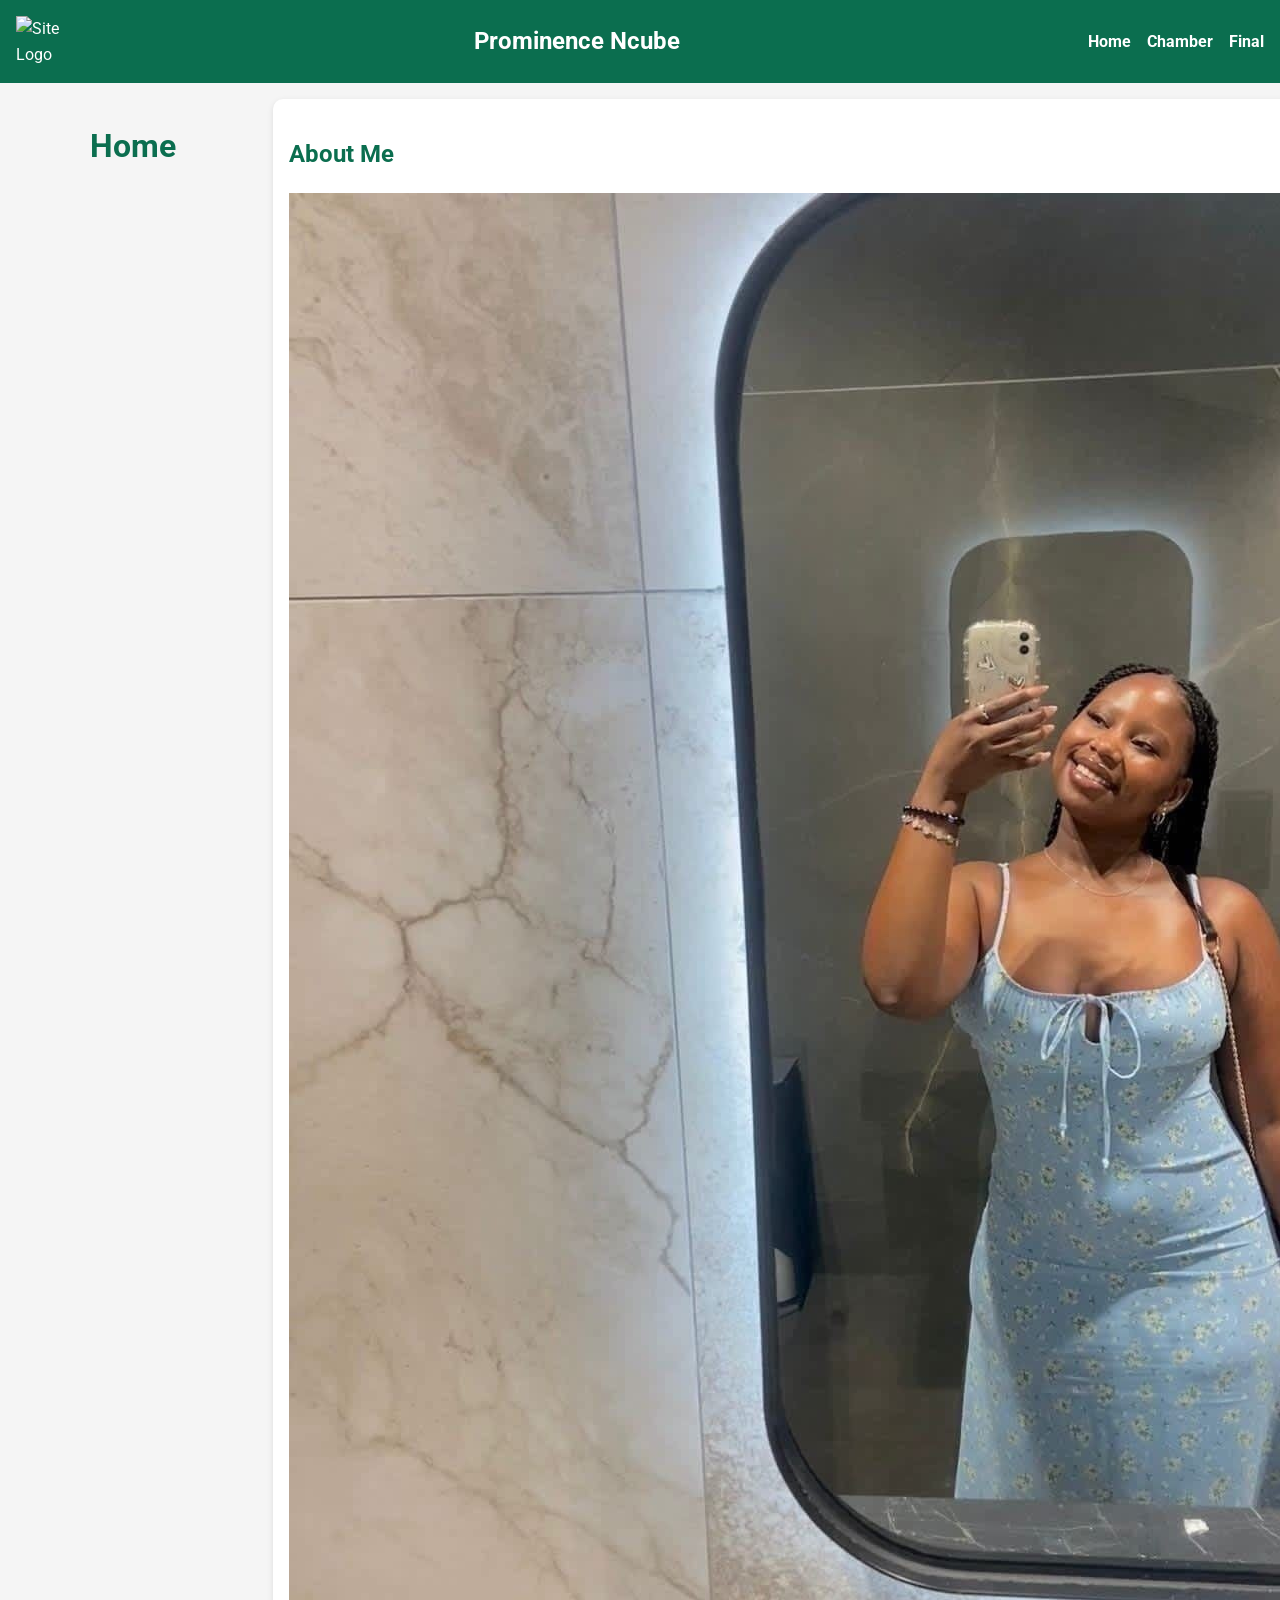
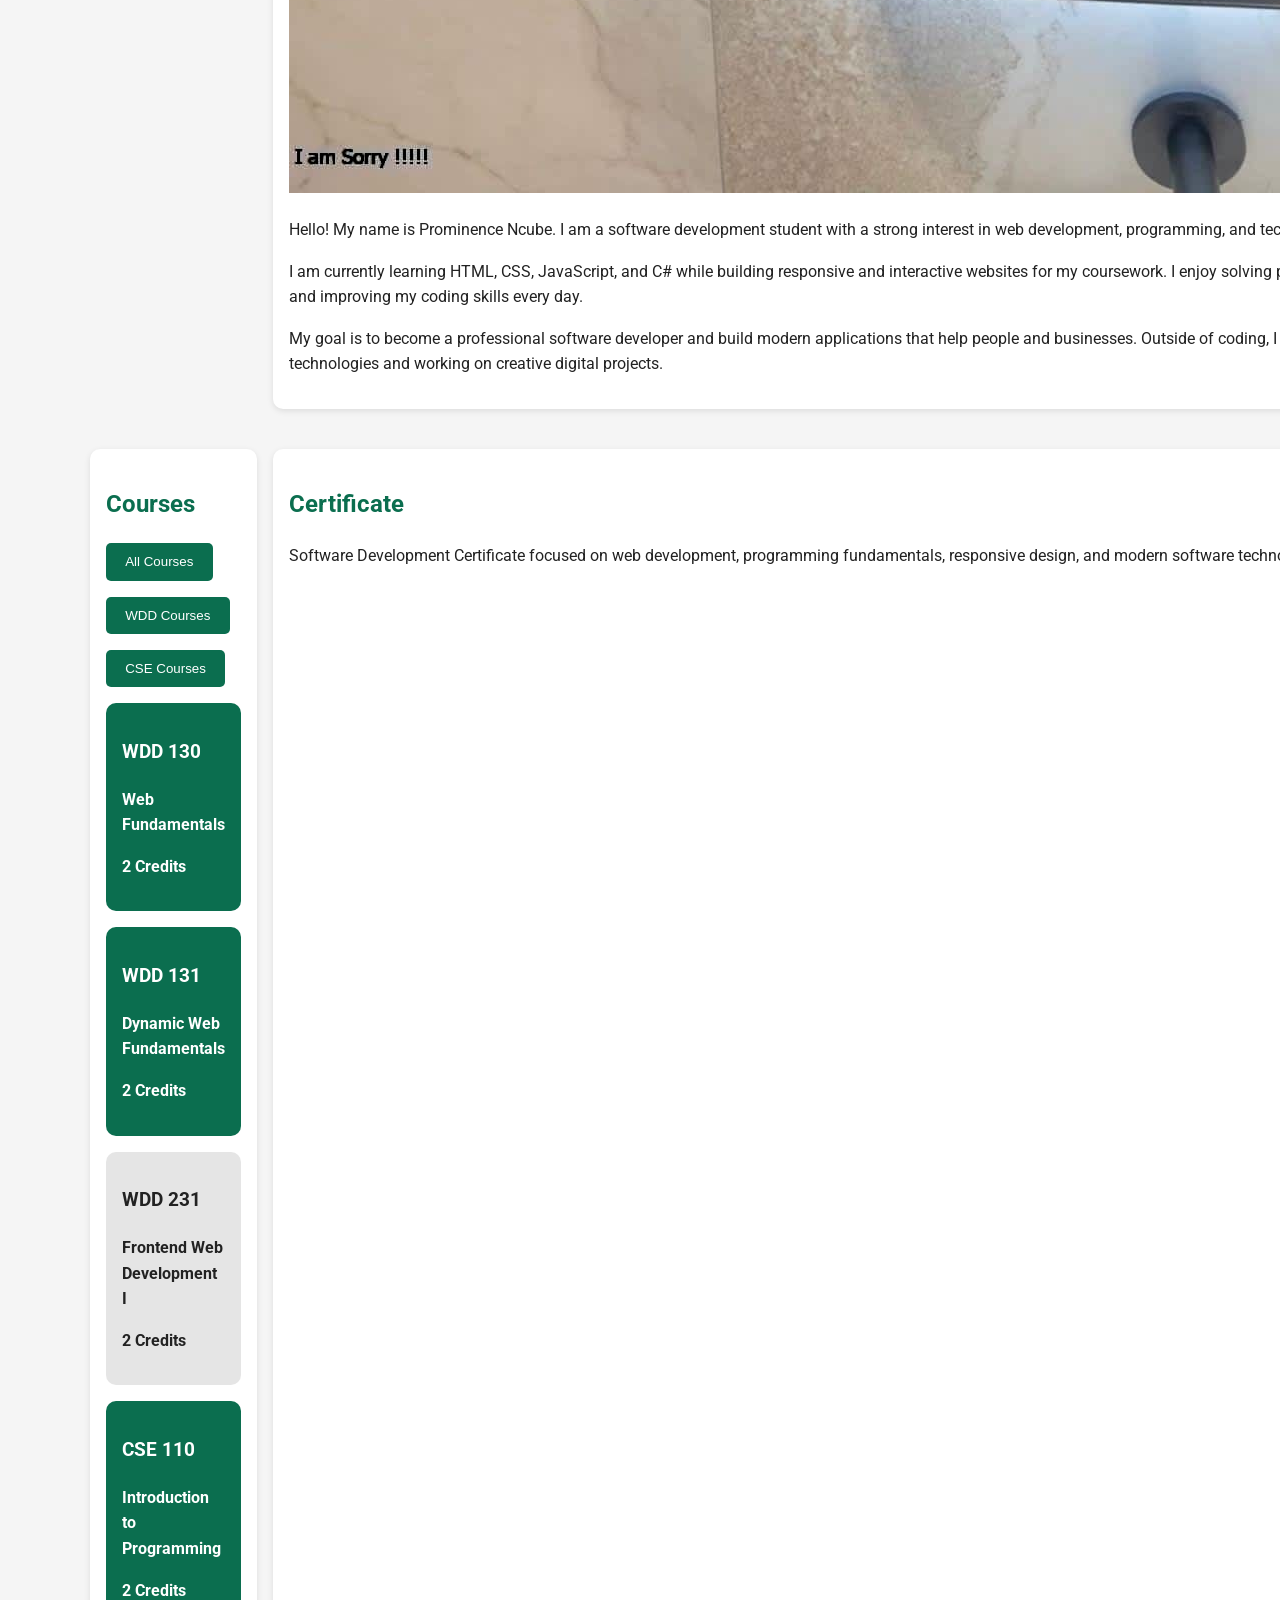
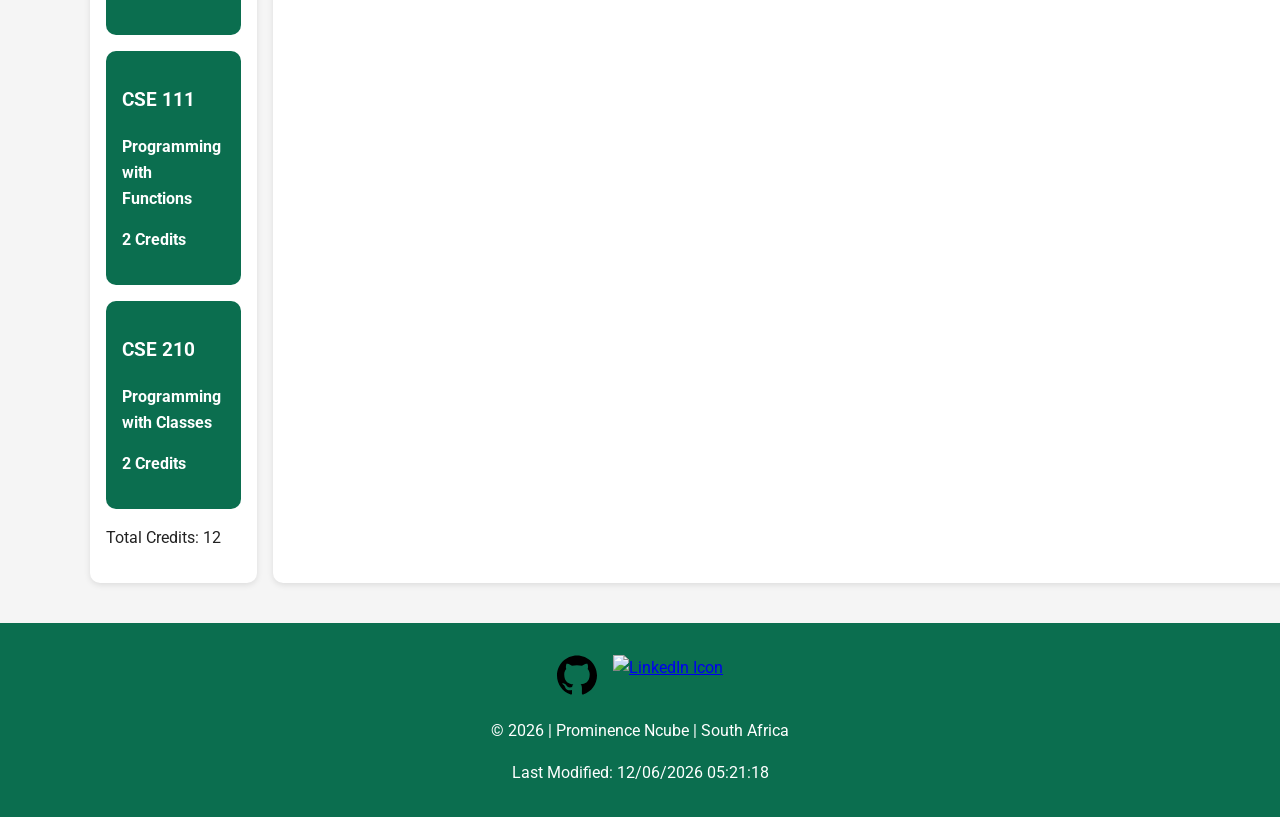
==== index.html @ f172049d "ass1" ====
<!DOCTYPE html>
<html lang="en">
<head>
    <meta charset="UTF-8">
    <meta name="viewport" content="width=device-width, initial-scale=1.0">

    <title>WDD231 Home</title>

    <meta name="description" content="WDD231 course home page for Prominence Ncube">
    <meta name="author" content="Prominence Ncube">

    <!-- Google Fonts -->
    <link rel="preconnect" href="https://fonts.googleapis.com">
    <link rel="preconnect" href="https://fonts.gstatic.com" crossorigin>

    <link href="https://fonts.googleapis.com/css2?family=Roboto:wght@400;700&display=swap" rel="stylesheet">

    <!-- CSS -->
    <link rel="stylesheet" href="styles/normalise.css">
    <link rel="stylesheet" href="styles/small.css">
    <link rel="stylesheet" href="styles/larger.css">

    <!-- JavaScript -->
    <script src="scripts/navigation.js" defer></script>
    <script src="scripts/date.js" defer></script>
    <script src="scripts/course.js" defer></script>
</head>

<body>

<header>

    <img src="images/logo.svg" alt="Site Logo" width="50">

    <span>Prominence Ncube</span>

    <button id="menu" aria-label="Menu Button">&#9776;</button>

    <nav>
        <ul class="navigation">
            <li><a href="#" class="active">Home</a></li>
            <li><a href="chamber/">Chamber</a></li>
            <li><a href="final/">Final</a></li>
        </ul>
    </nav>

</header>

<main>

    <h1>Home</h1>

    <!-- ABOUT ME -->
    <section>

        <h2>About Me</h2>

        <img 
            src="images/profile.jpg" 
            alt="Prominence Ncube" 
            class="profile-image"
        >

        <p>
            Hello! My name is Prominence Ncube. I am a software development
            student with a strong interest in web development, programming,
            and technology.
        </p>

        <p>
            I am currently learning HTML, CSS, JavaScript, and C# while
            building responsive and interactive websites for my coursework.
            I enjoy solving problems, creating projects, and improving my
            coding skills every day.
        </p>

        <p>
            My goal is to become a professional software developer and build
            modern applications that help people and businesses. Outside of
            coding, I enjoy learning new technologies and working on creative
            digital projects.
        </p>

    </section>

    <!-- COURSES -->
    <section>

        <h2>Courses</h2>

        <div class="buttons">
            <button id="all">All Courses</button>
            <button id="wdd">WDD Courses</button>
            <button id="cse">CSE Courses</button>
        </div>

        <div id="courses"></div>

        <p>
            Total Credits:
            <span id="credits"></span>
        </p>

    </section>

    <!-- CERTIFICATE -->
    <section>

        <h2>Certificate</h2>

        <p>
            Software Development Certificate focused on web development,
            programming fundamentals, responsive design, and modern
            software technologies.
        </p>

    </section>

</main>

<footer>

    <!-- SOCIAL MEDIA -->
    <div class="social">

        <a href="https://github.com/" target="_blank">
            <img src="images/github.svg" alt="GitHub Icon">
        </a>

        <a href="https://linkedin.com/" target="_blank">
            <img src="images/linkedin.svg" alt="LinkedIn Icon">
        </a>

    </div>

    <!-- COPYRIGHT -->
    <p>
        &copy;
        <span id="currentyear"></span>
        | Prominence Ncube | South Africa
    </p>

    <!-- LAST MODIFIED -->
    <p id="lastModified"></p>

</footer>

</body>
</html>
---- styles/small.css ----
body {
    font-family: 'Roboto', sans-serif;
    margin: 0;
    background-color: #f5f5f5;
    color: #222;
    line-height: 1.6;
}

/* HEADER */
header {
    background-color: #0b6e4f;
    color: white;
    padding: 1rem;

    display: flex;
    align-items: center;
    justify-content: space-between;
    flex-wrap: wrap;
}

header span {
    font-size: 1.5rem;
    font-weight: bold;
}

/* MAIN */
main {
    padding: 1rem;
    max-width: 1100px;
    margin: 0 auto;
}

h1,
h2 {
    color: #0b6e4f;
}

/* SECTIONS */
section {
    background-color: white;
    padding: 1rem;
    margin-bottom: 1.5rem;
    border-radius: 10px;
    box-shadow: 0 2px 6px rgba(0,0,0,0.1);
}

/* NAVIGATION */
.navigation {
    display: none;
    list-style: none;
    padding: 0;
    margin: 0;
}

.navigation.open {
    display: block;
}

.navigation li {
    margin: 0.5rem 0;
}

.navigation a {
    color: white;
    text-decoration: none;
    font-weight: bold;
}

.navigation a:hover {
    text-decoration: underline;
}

/* HAMBURGER BUTTON */
#menu {
    font-size: 2rem;
    background: none;
    border: none;
    color: white;
    cursor: pointer;
}

/* COURSE BUTTONS */
.buttons {
    display: flex;
    gap: 1rem;
    flex-wrap: wrap;
    margin-bottom: 1rem;
}

.buttons button {
    padding: 0.7rem 1.2rem;
    border: none;
    background-color: #0b6e4f;
    color: white;
    border-radius: 5px;
    cursor: pointer;
    transition: background-color 0.3s ease;
}

.buttons button:hover {
    background-color: #09543d;
}

/* COURSE CARDS */
#courses {
    display: grid;
    gap: 1rem;
    margin-top: 1rem;
}

.course-card {
    padding: 1rem;
    border-radius: 10px;
    background-color: #e5e5e5;
    font-weight: bold;
}

.completed {
    background-color: #0b6e4f;
    color: white;
}

/* SOCIAL ICONS */
.social {
    display: flex;
    justify-content: center;
    gap: 1rem;
    margin: 1rem 0;
}

.social img {
    width: 40px;
    height: 40px;
    transition: transform 0.3s ease;
}

.social img:hover {
    transform: scale(1.1);
}

/* FOOTER */
footer {
    background-color: #0b6e4f;
    color: white;
    text-align: center;
    padding: 1rem;
}
---- styles/larger.css ----
@media screen and (min-width: 768px) {

    #menu {
        display: none;
    }

    .navigation {
        display: flex;
        gap: 1rem;
    }

    main {
        display: grid;
        grid-template-columns: 1fr 1fr;
        gap: 1rem;
    }
}
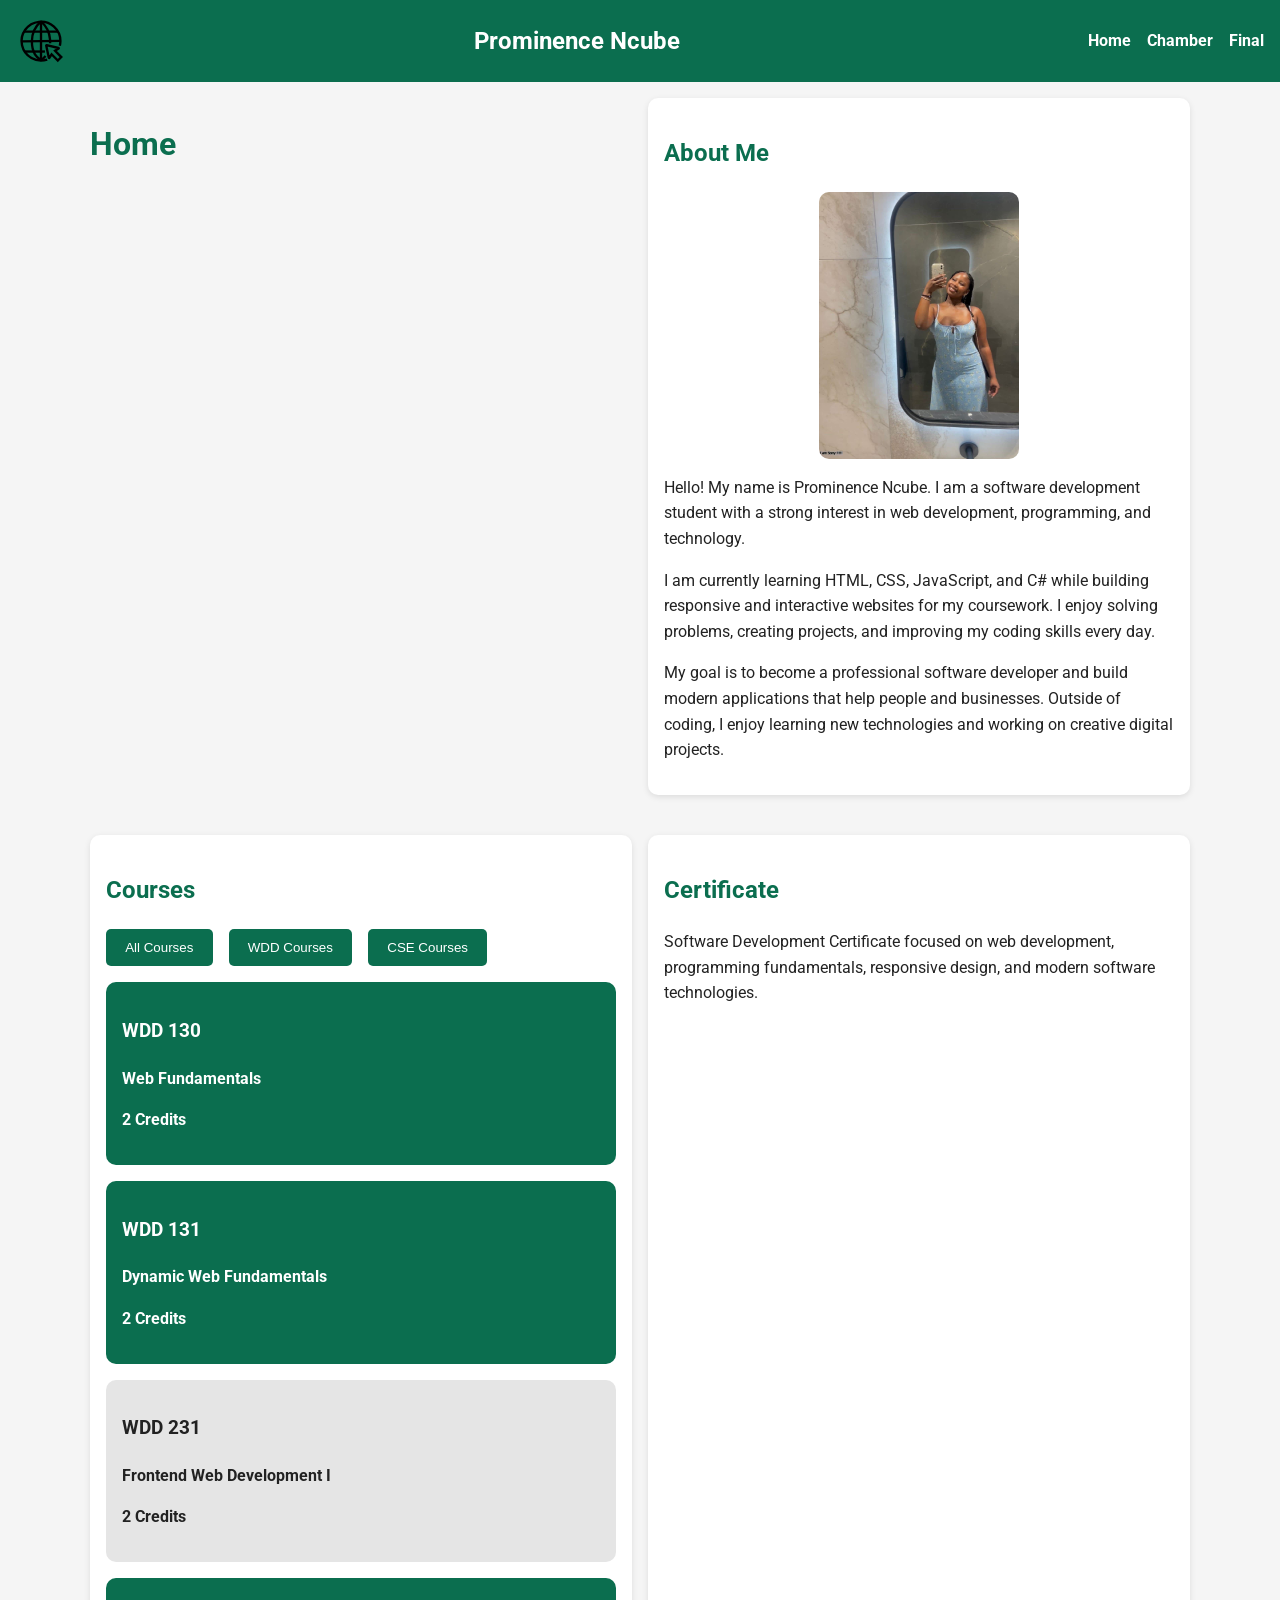
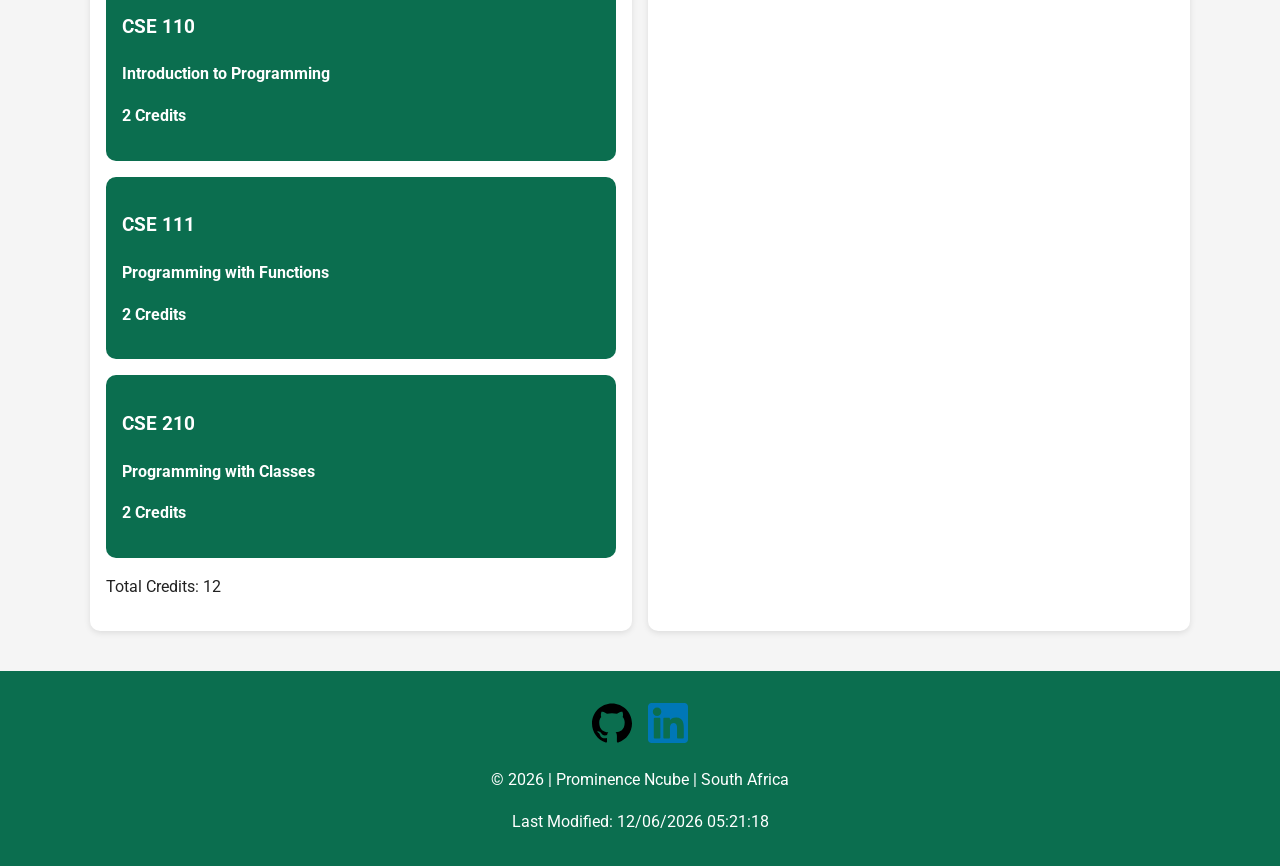
==== commit 8acb6035: "profile" ====
--- a/index.html
+++ b/index.html
@@ -30,7 +30,7 @@
 
 <header>
 
-    <img src="images/logo.svg" alt="Site Logo" width="50">
+    <img src="images/website-click.svg" alt="Site Logo" width="50">
 
     <span>Prominence Ncube</span>
 
@@ -128,7 +128,7 @@
         </a>
 
         <a href="https://linkedin.com/" target="_blank">
-            <img src="images/linkedin.svg" alt="LinkedIn Icon">
+            <img src="images/linkedin-svgrepo-com.svg" alt="LinkedIn Icon">
         </a>
 
     </div>
--- a/styles/small.css
+++ b/styles/small.css
@@ -42,6 +42,17 @@
     margin-bottom: 1.5rem;
     border-radius: 10px;
     box-shadow: 0 2px 6px rgba(0,0,0,0.1);
+}
+/* ABOUT ME */
+.profile-image {
+    width: 200px;
+    max-width: 100%;
+    height: auto;
+
+    display: block;
+    margin: 1rem auto;
+
+    border-radius: 10px;
 }
 
 /* NAVIGATION */
@@ -137,7 +148,11 @@
 .social img:hover {
     transform: scale(1.1);
 }
-
+/* LOGO */
+.logo {
+    width: 60px;
+    height: auto;
+}
 /* FOOTER */
 footer {
     background-color: #0b6e4f;
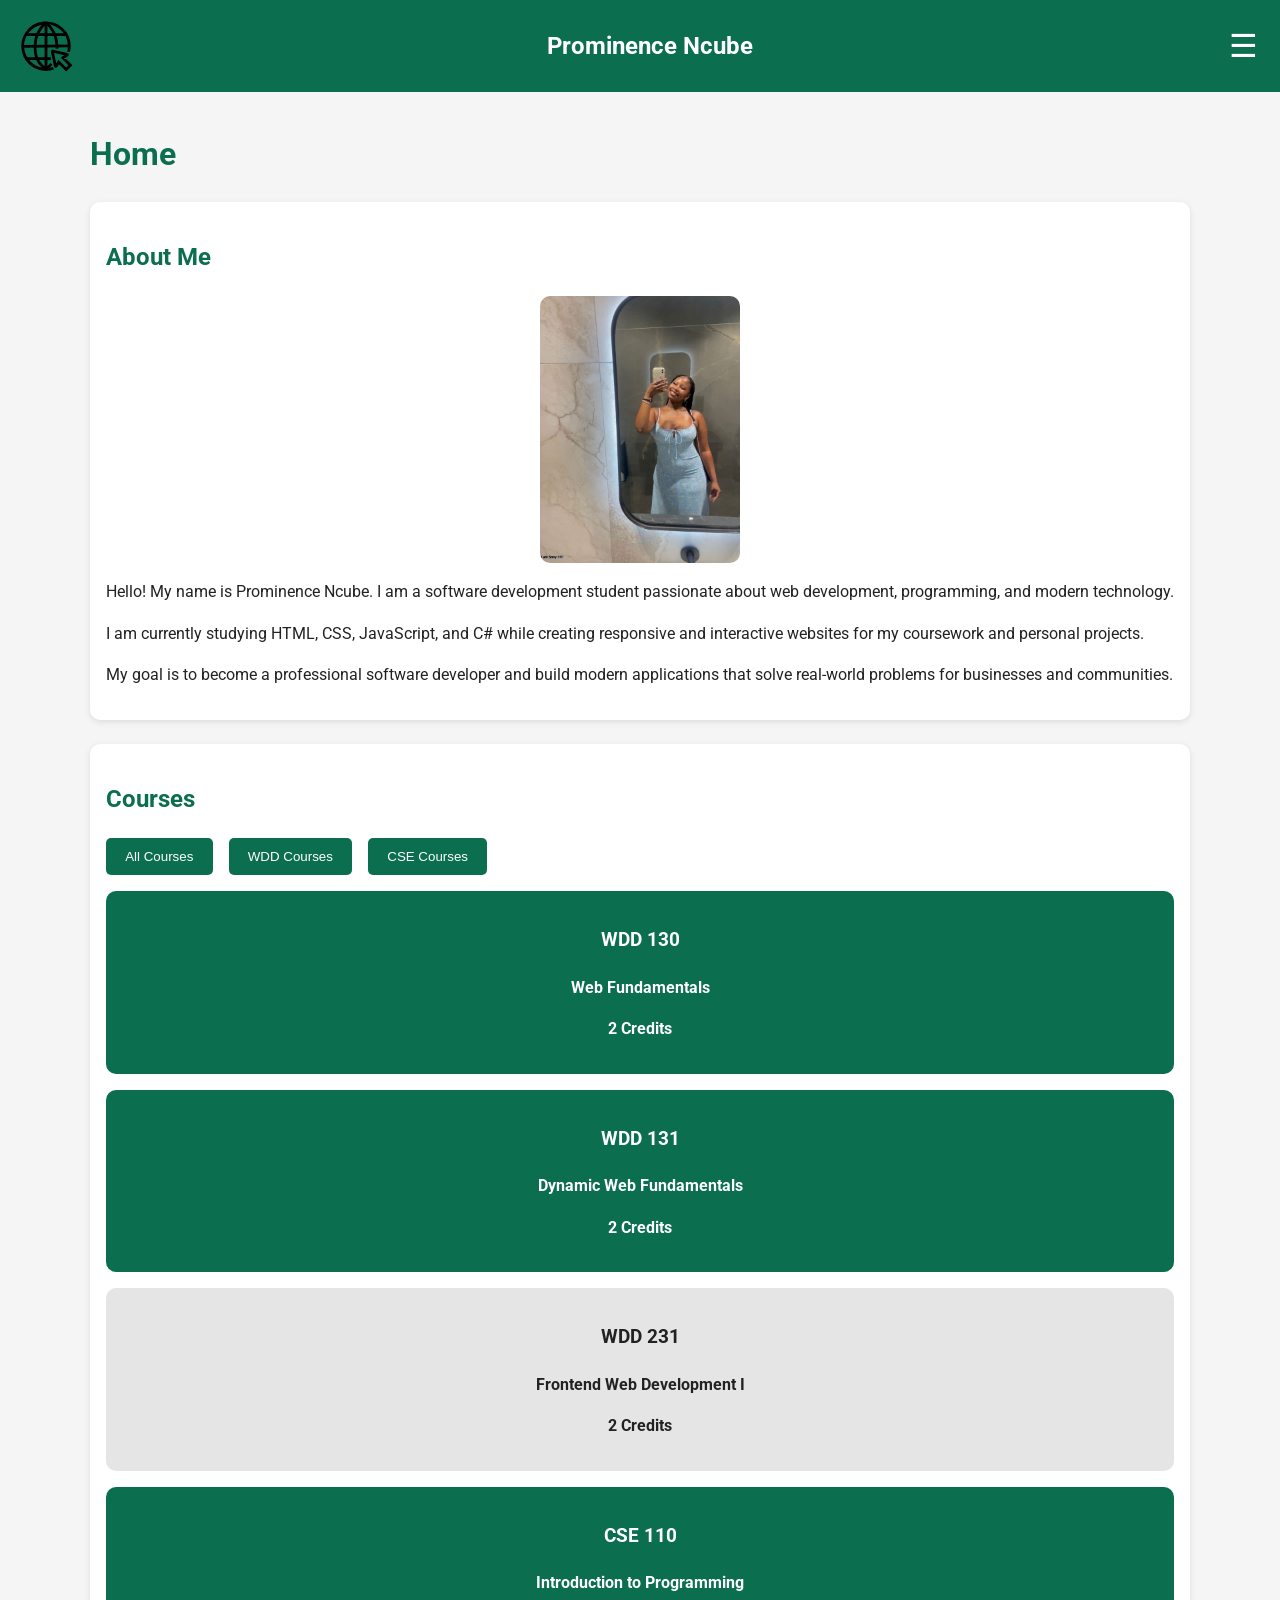
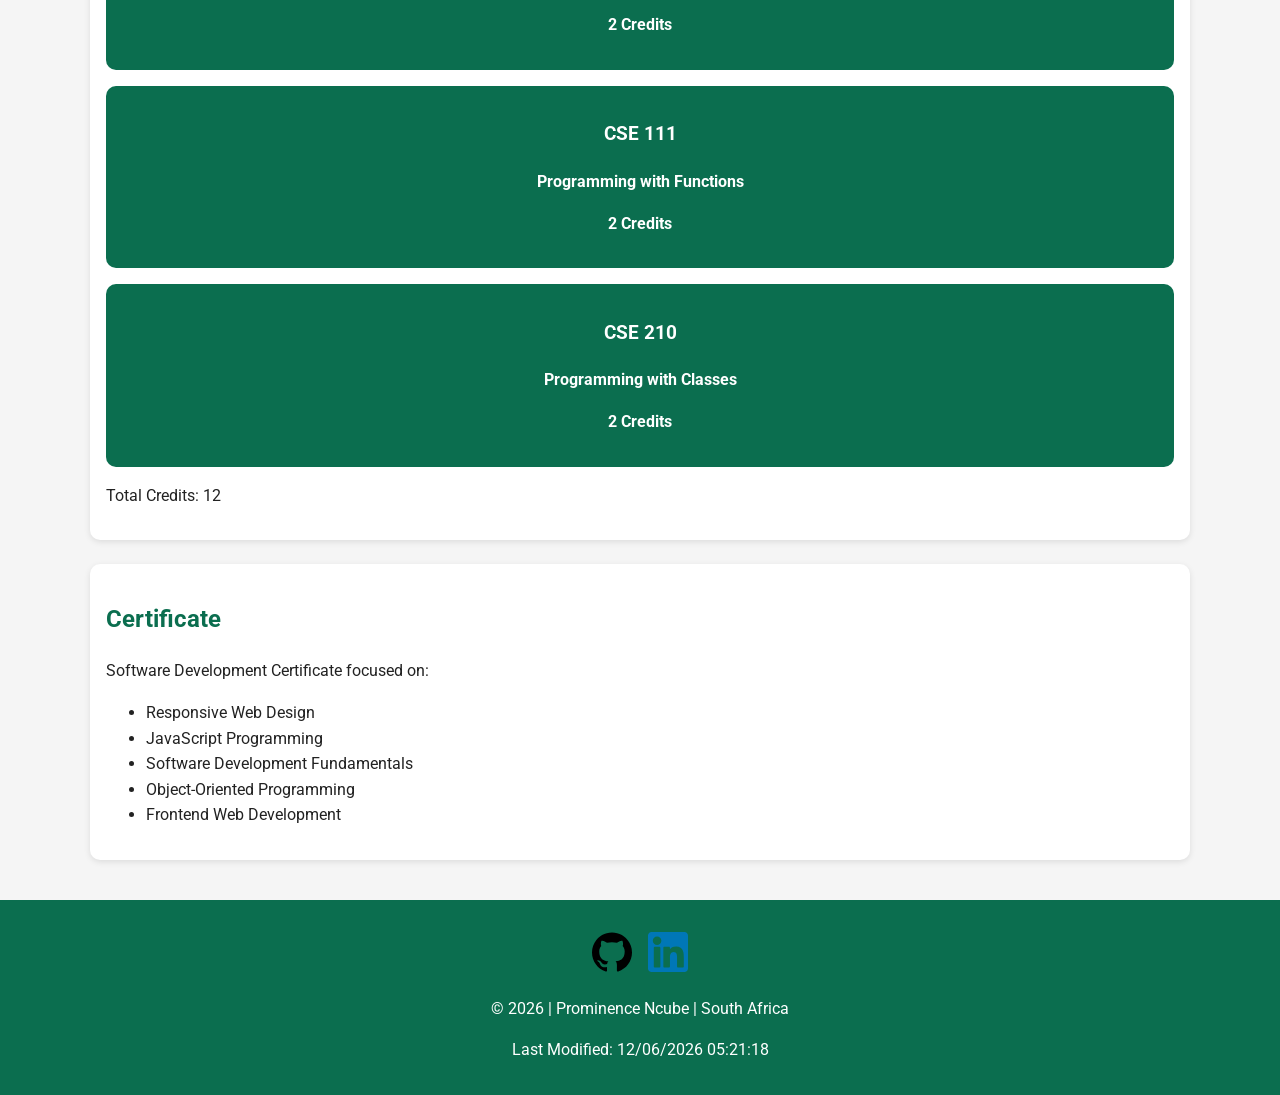
==== commit 733e71bd: "homepage" ====
--- a/index.html
+++ b/index.html
@@ -2,27 +2,34 @@
 <html lang="en">
 <head>
     <meta charset="UTF-8">
+
     <meta name="viewport" content="width=device-width, initial-scale=1.0">
 
-    <title>WDD231 Home</title>
-
-    <meta name="description" content="WDD231 course home page for Prominence Ncube">
+    <title>WDD231 Home | Prominence Ncube</title>
+
+    <meta name="description" content="WDD231 course home page for Prominence Ncube showcasing web development projects, certificates, and coursework.">
+
     <meta name="author" content="Prominence Ncube">
 
     <!-- Google Fonts -->
     <link rel="preconnect" href="https://fonts.googleapis.com">
+
     <link rel="preconnect" href="https://fonts.gstatic.com" crossorigin>
 
     <link href="https://fonts.googleapis.com/css2?family=Roboto:wght@400;700&display=swap" rel="stylesheet">
 
     <!-- CSS -->
-    <link rel="stylesheet" href="styles/normalise.css">
+    <link rel="stylesheet" href="styles/normalize.css">
+
     <link rel="stylesheet" href="styles/small.css">
+
     <link rel="stylesheet" href="styles/larger.css">
 
     <!-- JavaScript -->
     <script src="scripts/navigation.js" defer></script>
+
     <script src="scripts/date.js" defer></script>
+
     <script src="scripts/course.js" defer></script>
 </head>
 
@@ -30,17 +37,43 @@
 
 <header>
 
-    <img src="images/website-click.svg" alt="Site Logo" width="50">
-
+    <!-- LOGO -->
+    <img
+        src="images/website-click.svg"
+        alt="Site Logo"
+        class="logo"
+    >
+
+    <!-- NAME -->
     <span>Prominence Ncube</span>
 
-    <button id="menu" aria-label="Menu Button">&#9776;</button>
-
+    <!-- MENU BUTTON -->
+    <button id="menu" aria-label="Menu Button">
+        &#9776;
+    </button>
+
+    <!-- NAVIGATION -->
     <nav>
         <ul class="navigation">
-            <li><a href="#" class="active">Home</a></li>
-            <li><a href="chamber/">Chamber</a></li>
-            <li><a href="final/">Final</a></li>
+
+            <li>
+                <a href="index.html" class="active">
+                    Home
+                </a>
+            </li>
+
+            <li>
+                <a href="chamber/index.html">
+                    Chamber
+                </a>
+            </li>
+
+            <li>
+                <a href="final/index.html">
+                    Final
+                </a>
+            </li>
+
         </ul>
     </nav>
 
@@ -55,30 +88,28 @@
 
         <h2>About Me</h2>
 
-        <img 
-            src="images/profile.jpg" 
-            alt="Prominence Ncube" 
+        <img
+            src="images/profile.jpg"
+            alt="Prominence Ncube"
             class="profile-image"
         >
 
         <p>
             Hello! My name is Prominence Ncube. I am a software development
-            student with a strong interest in web development, programming,
-            and technology.
-        </p>
-
-        <p>
-            I am currently learning HTML, CSS, JavaScript, and C# while
-            building responsive and interactive websites for my coursework.
-            I enjoy solving problems, creating projects, and improving my
-            coding skills every day.
-        </p>
-
-        <p>
-            My goal is to become a professional software developer and build
-            modern applications that help people and businesses. Outside of
-            coding, I enjoy learning new technologies and working on creative
-            digital projects.
+            student passionate about web development, programming,
+            and modern technology.
+        </p>
+
+        <p>
+            I am currently studying HTML, CSS, JavaScript, and C#
+            while creating responsive and interactive websites for
+            my coursework and personal projects.
+        </p>
+
+        <p>
+            My goal is to become a professional software developer
+            and build modern applications that solve real-world
+            problems for businesses and communities.
         </p>
 
     </section>
@@ -88,14 +119,27 @@
 
         <h2>Courses</h2>
 
+        <!-- FILTER BUTTONS -->
         <div class="buttons">
-            <button id="all">All Courses</button>
-            <button id="wdd">WDD Courses</button>
-            <button id="cse">CSE Courses</button>
+
+            <button id="all">
+                All Courses
+            </button>
+
+            <button id="wdd">
+                WDD Courses
+            </button>
+
+            <button id="cse">
+                CSE Courses
+            </button>
+
         </div>
 
+        <!-- COURSE CARDS -->
         <div id="courses"></div>
 
+        <!-- TOTAL CREDITS -->
         <p>
             Total Credits:
             <span id="credits"></span>
@@ -109,10 +153,20 @@
         <h2>Certificate</h2>
 
         <p>
-            Software Development Certificate focused on web development,
-            programming fundamentals, responsive design, and modern
-            software technologies.
-        </p>
+            Software Development Certificate focused on:
+        </p>
+
+        <ul>
+            <li>Responsive Web Design</li>
+
+            <li>JavaScript Programming</li>
+
+            <li>Software Development Fundamentals</li>
+
+            <li>Object-Oriented Programming</li>
+
+            <li>Frontend Web Development</li>
+        </ul>
 
     </section>
 
@@ -120,15 +174,25 @@
 
 <footer>
 
-    <!-- SOCIAL MEDIA -->
+    <!-- SOCIAL LINKS -->
     <div class="social">
 
         <a href="https://github.com/" target="_blank">
-            <img src="images/github.svg" alt="GitHub Icon">
+
+            <img
+                src="images/github.svg"
+                alt="GitHub Icon"
+            >
+
         </a>
 
         <a href="https://linkedin.com/" target="_blank">
-            <img src="images/linkedin-svgrepo-com.svg" alt="LinkedIn Icon">
+
+            <img
+                src="images/linkedin-svgrepo-com.svg"
+                alt="LinkedIn Icon"
+            >
+
         </a>
 
     </div>
@@ -137,7 +201,10 @@
     <p>
         &copy;
         <span id="currentyear"></span>
-        | Prominence Ncube | South Africa
+
+        | Prominence Ncube
+
+        | South Africa
     </p>
 
     <!-- LAST MODIFIED -->
--- a/styles/larger.css
+++ b/styles/larger.css
@@ -1,17 +1,218 @@
-@media screen and (min-width: 768px) {
-
-    #menu {
-        display: none;
-    }
-
-    .navigation {
-        display: flex;
-        gap: 1rem;
-    }
-
-    main {
-        display: grid;
-        grid-template-columns: 1fr 1fr;
-        gap: 1rem;
-    }
+
+
+body {
+    font-family: 'Roboto', sans-serif;
+    margin: 0;
+    background-color: #f5f5f5;
+    color: #222;
+    line-height: 1.6;
+}
+
+/* =========================
+   HEADER
+========================= */
+
+header {
+    background-color: #0b6e4f;
+    color: white;
+    padding: 1rem;
+
+    display: flex;
+    align-items: center;
+    justify-content: space-between;
+    flex-wrap: wrap;
+}
+
+header span {
+    font-size: 1.5rem;
+    font-weight: bold;
+}
+
+/* =========================
+   LOGO
+========================= */
+
+.logo {
+    width: 60px;
+    height: auto;
+}
+
+/* =========================
+   NAVIGATION
+========================= */
+
+nav {
+    width: 100%;
+}
+
+.navigation {
+    display: none;
+    list-style: none;
+    padding: 0;
+    margin: 1rem 0 0 0;
+}
+
+.navigation.open {
+    display: block;
+}
+
+.navigation li {
+    margin: 0.5rem 0;
+}
+
+.navigation a {
+    display: block;
+    color: white;
+    text-decoration: none;
+    font-weight: bold;
+    padding: 0.75rem;
+    border-radius: 5px;
+    transition: background-color 0.3s ease;
+}
+
+.navigation a:hover {
+    background-color: rgba(255, 255, 255, 0.2);
+}
+
+/* =========================
+    MENU BUTTON
+========================= */
+
+#menu {
+    font-size: 2rem;
+    background: none;
+    border: none;
+    color: white;
+    cursor: pointer;
+}
+
+/* =========================
+   MAIN CONTENT
+========================= */
+
+main {
+    padding: 1rem;
+    max-width: 1100px;
+    margin: 0 auto;
+}
+
+h1,
+h2 {
+    color: #0b6e4f;
+}
+
+/* =========================
+   SECTIONS
+========================= */
+
+section {
+    background-color: white;
+    padding: 1rem;
+    margin-bottom: 1.5rem;
+    border-radius: 10px;
+    box-shadow: 0 2px 6px rgba(0,0,0,0.1);
+}
+
+/* =========================
+   ABOUT ME IMAGE
+========================= */
+
+.profile-image {
+    width: 200px;
+    max-width: 100%;
+    height: auto;
+
+    display: block;
+    margin: 1rem auto;
+
+    border-radius: 10px;
+}
+
+/* =========================
+   COURSE FILTER BUTTONS
+========================= */
+
+.buttons {
+    display: flex;
+    gap: 1rem;
+    flex-wrap: wrap;
+    margin-bottom: 1rem;
+}
+
+.buttons button {
+    padding: 0.7rem 1.2rem;
+    border: none;
+    background-color: #0b6e4f;
+    color: white;
+    border-radius: 5px;
+    cursor: pointer;
+    transition: background-color 0.3s ease;
+}
+
+.buttons button:hover {
+    background-color: #09543d;
+}
+
+/* =========================
+   COURSE CARDS
+========================= */
+
+#courses {
+    display: grid;
+    gap: 1rem;
+    margin-top: 1rem;
+}
+
+.course-card {
+    padding: 1rem;
+    border-radius: 10px;
+    background-color: #e5e5e5;
+    font-weight: bold;
+    text-align: center;
+}
+
+.completed {
+    background-color: #0b6e4f;
+    color: white;
+}
+
+/* =========================
+   SOCIAL MEDIA
+========================= */
+
+.social {
+    display: flex;
+    justify-content: center;
+    gap: 1rem;
+    margin: 1rem 0;
+}
+
+.social img {
+    width: 40px;
+    height: 40px;
+    transition: transform 0.3s ease;
+}
+
+.social img:hover {
+    transform: scale(1.1);
+}
+
+/* =========================
+   FOOTER
+========================= */
+
+footer {
+    background-color: #0b6e4f;
+    color: white;
+    text-align: center;
+    padding: 1rem;
+}
+
+footer a {
+    color: white;
+    text-decoration: none;
+}
+
+footer a:hover {
+    text-decoration: underline;
 }
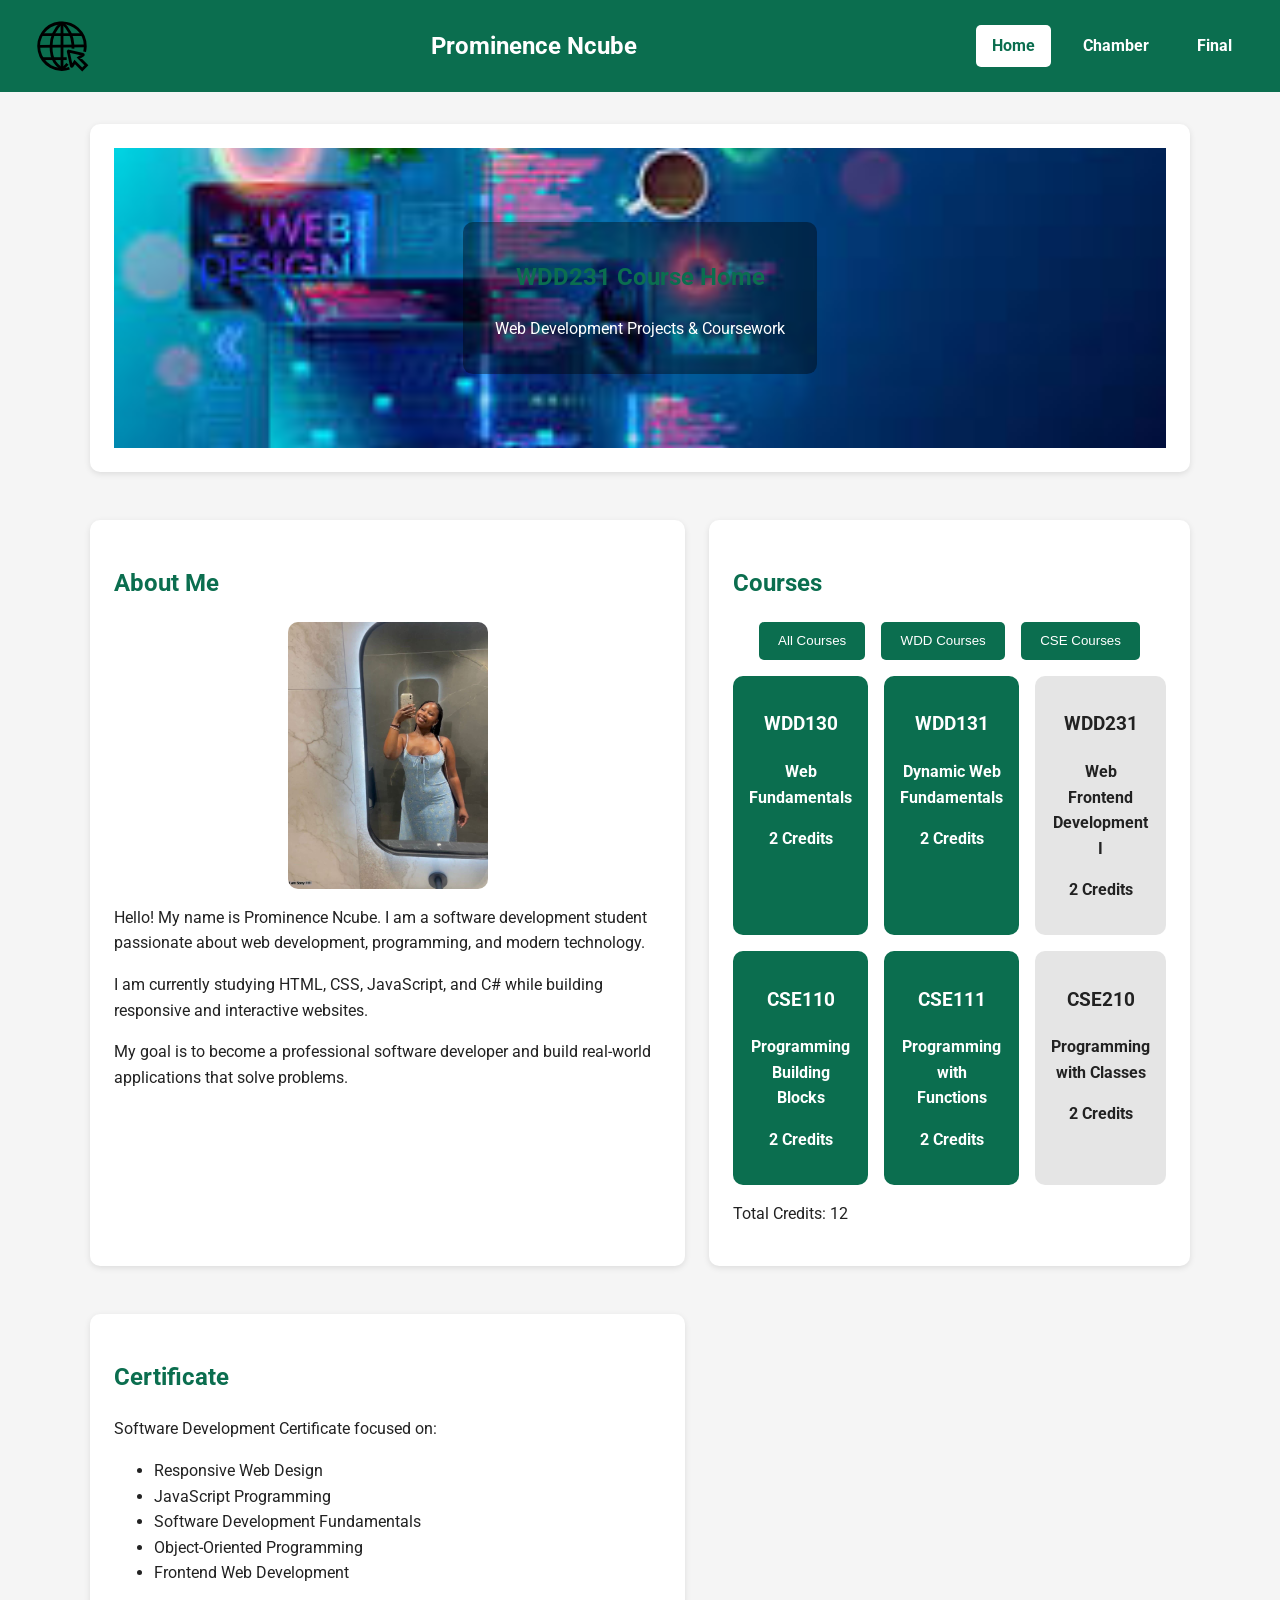
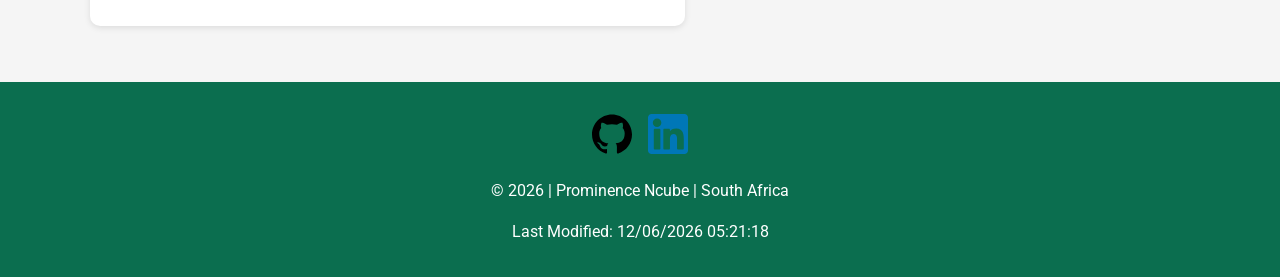
==== commit 440c438b: "hp" ====
--- a/index.html
+++ b/index.html
@@ -2,34 +2,26 @@
 <html lang="en">
 <head>
     <meta charset="UTF-8">
-
     <meta name="viewport" content="width=device-width, initial-scale=1.0">
 
     <title>WDD231 Home | Prominence Ncube</title>
 
     <meta name="description" content="WDD231 course home page for Prominence Ncube showcasing web development projects, certificates, and coursework.">
-
     <meta name="author" content="Prominence Ncube">
 
     <!-- Google Fonts -->
     <link rel="preconnect" href="https://fonts.googleapis.com">
-
     <link rel="preconnect" href="https://fonts.gstatic.com" crossorigin>
-
     <link href="https://fonts.googleapis.com/css2?family=Roboto:wght@400;700&display=swap" rel="stylesheet">
 
     <!-- CSS -->
     <link rel="stylesheet" href="styles/normalize.css">
-
     <link rel="stylesheet" href="styles/small.css">
-
     <link rel="stylesheet" href="styles/larger.css">
 
-    <!-- JavaScript -->
+    <!-- JS -->
     <script src="scripts/navigation.js" defer></script>
-
     <script src="scripts/date.js" defer></script>
-
     <script src="scripts/course.js" defer></script>
 </head>
 
@@ -37,42 +29,20 @@
 
 <header>
 
-    <!-- LOGO -->
-    <img
-        src="images/website-click.svg"
-        alt="Site Logo"
-        class="logo"
-    >
+    <img src="images/website-click.svg" alt="Site Logo" class="logo">
 
-    <!-- NAME -->
     <span>Prominence Ncube</span>
 
-    <!-- MENU BUTTON -->
     <button id="menu" aria-label="Menu Button">
         &#9776;
     </button>
 
-    <!-- NAVIGATION -->
     <nav>
         <ul class="navigation">
 
-            <li>
-                <a href="index.html" class="active">
-                    Home
-                </a>
-            </li>
-
-            <li>
-                <a href="chamber/index.html">
-                    Chamber
-                </a>
-            </li>
-
-            <li>
-                <a href="final/index.html">
-                    Final
-                </a>
-            </li>
+            <li><a href="index.html" class="active">Home</a></li>
+            <li><a href="chamber/index.html">Chamber</a></li>
+            <li><a href="final/index.html">Final</a></li>
 
         </ul>
     </nav>
@@ -81,35 +51,38 @@
 
 <main>
 
-    <h1>Home</h1>
+    <!-- HERO -->
+    <section class="hero">
 
-    <!-- ABOUT ME -->
+        <img src="images/hero (2).jpg" alt="Web development banner">
+
+        <div class="hero-text">
+            <h1>WDD231 Course Home</h1>
+            <p>Web Development Projects & Coursework</p>
+        </div>
+
+    </section>
+
+    <!-- ABOUT -->
     <section>
 
         <h2>About Me</h2>
 
-        <img
-            src="images/profile.jpg"
-            alt="Prominence Ncube"
-            class="profile-image"
-        >
+        <img src="images/profile.jpg" alt="Prominence Ncube" class="profile-image">
 
         <p>
             Hello! My name is Prominence Ncube. I am a software development
-            student passionate about web development, programming,
-            and modern technology.
+            student passionate about web development, programming, and modern technology.
         </p>
 
         <p>
-            I am currently studying HTML, CSS, JavaScript, and C#
-            while creating responsive and interactive websites for
-            my coursework and personal projects.
+            I am currently studying HTML, CSS, JavaScript, and C# while building
+            responsive and interactive websites.
         </p>
 
         <p>
-            My goal is to become a professional software developer
-            and build modern applications that solve real-world
-            problems for businesses and communities.
+            My goal is to become a professional software developer and build
+            real-world applications that solve problems.
         </p>
 
     </section>
@@ -119,27 +92,14 @@
 
         <h2>Courses</h2>
 
-        <!-- FILTER BUTTONS -->
         <div class="buttons">
-
-            <button id="all">
-                All Courses
-            </button>
-
-            <button id="wdd">
-                WDD Courses
-            </button>
-
-            <button id="cse">
-                CSE Courses
-            </button>
-
+            <button id="all">All Courses</button>
+            <button id="wdd">WDD Courses</button>
+            <button id="cse">CSE Courses</button>
         </div>
 
-        <!-- COURSE CARDS -->
         <div id="courses"></div>
 
-        <!-- TOTAL CREDITS -->
         <p>
             Total Credits:
             <span id="credits"></span>
@@ -152,19 +112,13 @@
 
         <h2>Certificate</h2>
 
-        <p>
-            Software Development Certificate focused on:
-        </p>
+        <p>Software Development Certificate focused on:</p>
 
         <ul>
             <li>Responsive Web Design</li>
-
             <li>JavaScript Programming</li>
-
             <li>Software Development Fundamentals</li>
-
             <li>Object-Oriented Programming</li>
-
             <li>Frontend Web Development</li>
         </ul>
 
@@ -174,40 +128,22 @@
 
 <footer>
 
-    <!-- SOCIAL LINKS -->
     <div class="social">
 
         <a href="https://github.com/" target="_blank">
-
-            <img
-                src="images/github.svg"
-                alt="GitHub Icon"
-            >
-
+            <img src="images/github.svg" alt="GitHub Icon">
         </a>
 
         <a href="https://linkedin.com/" target="_blank">
-
-            <img
-                src="images/linkedin-svgrepo-com.svg"
-                alt="LinkedIn Icon"
-            >
-
+            <img src="images/linkedin-svgrepo-com.svg" alt="LinkedIn Icon">
         </a>
 
     </div>
 
-    <!-- COPYRIGHT -->
     <p>
-        &copy;
-        <span id="currentyear"></span>
-
-        | Prominence Ncube
-
-        | South Africa
+        &copy; <span id="currentyear"></span> | Prominence Ncube | South Africa
     </p>
 
-    <!-- LAST MODIFIED -->
     <p id="lastModified"></p>
 
 </footer>
--- a/styles/small.css
+++ b/styles/small.css
@@ -4,9 +4,12 @@
     background-color: #f5f5f5;
     color: #222;
     line-height: 1.6;
-}
-
-/* HEADER */
+    overflow-x: hidden;
+}
+
+/* =========================
+   HEADER (clean + modern)
+========================= */
 header {
     background-color: #0b6e4f;
     color: white;
@@ -23,39 +26,15 @@
     font-weight: bold;
 }
 
-/* MAIN */
-main {
-    padding: 1rem;
-    max-width: 1100px;
-    margin: 0 auto;
-}
-
-h1,
-h2 {
-    color: #0b6e4f;
-}
-
-/* SECTIONS */
-section {
-    background-color: white;
-    padding: 1rem;
-    margin-bottom: 1.5rem;
-    border-radius: 10px;
-    box-shadow: 0 2px 6px rgba(0,0,0,0.1);
-}
-/* ABOUT ME */
-.profile-image {
-    width: 200px;
-    max-width: 100%;
+/* LOGO */
+.logo {
+    width: 60px;
     height: auto;
-
-    display: block;
-    margin: 1rem auto;
-
-    border-radius: 10px;
-}
-
-/* NAVIGATION */
+}
+
+/* =========================
+   NAVIGATION (clean dropdown style)
+========================= */
 .navigation {
     display: none;
     list-style: none;
@@ -64,7 +43,9 @@
 }
 
 .navigation.open {
-    display: block;
+    display: flex;
+    flex-direction: column;
+    gap: 0.5rem;
 }
 
 .navigation li {
@@ -75,13 +56,20 @@
     color: white;
     text-decoration: none;
     font-weight: bold;
+    padding: 0.3rem 0.6rem;
+    border-radius: 5px;
 }
 
 .navigation a:hover {
-    text-decoration: underline;
-}
-
-/* HAMBURGER BUTTON */
+    background-color: rgba(255,255,255,0.2);
+}
+
+.navigation a.active {
+    background-color: white;
+    color: #0b6e4f;
+}
+
+/* HAMBURGER */
 #menu {
     font-size: 2rem;
     background: none;
@@ -90,7 +78,59 @@
     cursor: pointer;
 }
 
-/* COURSE BUTTONS */
+/* =========================
+   MAIN LAYOUT (MATCHES REF SITE)
+========================= */
+main {
+    padding: 1rem;
+    max-width: 1100px;
+    margin: 0 auto;
+}
+
+/* HERO SECTION (NEW - IMPORTANT) */
+.hero {
+    position: relative;
+    margin-bottom: 1.5rem;
+    border-radius: 10px;
+    overflow: hidden;
+}
+
+.hero img {
+    width: 100%;
+    height: 300px;
+    object-fit: cover;
+    display: block;
+}
+
+.hero-text {
+    position: absolute;
+    top: 50%;
+    left: 50%;
+    transform: translate(-50%, -50%);
+    color: white;
+    text-align: center;
+    background-color: rgba(0,0,0,0.4);
+    padding: 1rem 2rem;
+    border-radius: 10px;
+}
+
+/* SECTION CARDS (REFERENCE STYLE) */
+section {
+    background-color: white;
+    padding: 1rem;
+    margin-bottom: 1.5rem;
+    border-radius: 10px;
+    box-shadow: 0 2px 8px rgba(0,0,0,0.1);
+}
+
+/* HEADINGS */
+h1, h2 {
+    color: #0b6e4f;
+}
+
+/* =========================
+   COURSE BUTTONS
+========================= */
 .buttons {
     display: flex;
     gap: 1rem;
@@ -105,25 +145,35 @@
     color: white;
     border-radius: 5px;
     cursor: pointer;
-    transition: background-color 0.3s ease;
+    transition: 0.3s;
 }
 
 .buttons button:hover {
     background-color: #09543d;
 }
 
-/* COURSE CARDS */
+/* =========================
+   GRID (THIS IS KEY FOR REF LOOK)
+========================= */
 #courses {
     display: grid;
+    grid-template-columns: repeat(auto-fit, minmax(200px, 1fr));
     gap: 1rem;
     margin-top: 1rem;
 }
 
+/* COURSE CARDS */
 .course-card {
     padding: 1rem;
     border-radius: 10px;
     background-color: #e5e5e5;
     font-weight: bold;
+
+    transition: transform 0.3s ease;
+}
+
+.course-card:hover {
+    transform: scale(1.03);
 }
 
 .completed {
@@ -131,7 +181,23 @@
     color: white;
 }
 
-/* SOCIAL ICONS */
+/* =========================
+   ABOUT IMAGE
+========================= */
+.profile-image {
+    width: 200px;
+    max-width: 100%;
+    height: auto;
+
+    display: block;
+    margin: 1rem auto;
+
+    border-radius: 10px;
+}
+
+/* =========================
+   SOCIAL ICONS
+========================= */
 .social {
     display: flex;
     justify-content: center;
@@ -148,12 +214,10 @@
 .social img:hover {
     transform: scale(1.1);
 }
-/* LOGO */
-.logo {
-    width: 60px;
-    height: auto;
-}
-/* FOOTER */
+
+/* =========================
+   FOOTER
+========================= */
 footer {
     background-color: #0b6e4f;
     color: white;
--- a/styles/larger.css
+++ b/styles/larger.css
@@ -1,5 +1,3 @@
-
-
 body {
     font-family: 'Roboto', sans-serif;
     margin: 0;
@@ -9,65 +7,50 @@
 }
 
 /* =========================
-   HEADER
+   HEADER (DESKTOP STYLE)
 ========================= */
 
 header {
     background-color: #0b6e4f;
     color: white;
-    padding: 1rem;
+    padding: 1rem 2rem;
 
     display: flex;
     align-items: center;
     justify-content: space-between;
-    flex-wrap: wrap;
 }
 
-header span {
-    font-size: 1.5rem;
-    font-weight: bold;
+/* hide hamburger on large screens */
+#menu {
+    display: none;
 }
 
 /* =========================
-   LOGO
-========================= */
-
-.logo {
-    width: 60px;
-    height: auto;
-}
-
-/* =========================
-   NAVIGATION
+   NAVIGATION (HORIZONTAL BAR)
 ========================= */
 
 nav {
-    width: 100%;
+    width: auto;
 }
 
 .navigation {
-    display: none;
-    list-style: none;
-    padding: 0;
-    margin: 1rem 0 0 0;
-}
-
-.navigation.open {
-    display: block;
+    display: flex !important;
+    flex-direction: row;
+    gap: 1rem;
+    margin: 0;
 }
 
 .navigation li {
-    margin: 0.5rem 0;
+    list-style: none;
 }
 
 .navigation a {
-    display: block;
+    display: inline-block;
+    padding: 0.5rem 1rem;
+    border-radius: 5px;
     color: white;
     text-decoration: none;
     font-weight: bold;
-    padding: 0.75rem;
-    border-radius: 5px;
-    transition: background-color 0.3s ease;
 }
 
 .navigation a:hover {
@@ -75,67 +58,81 @@
 }
 
 /* =========================
-    MENU BUTTON
-========================= */
-
-#menu {
-    font-size: 2rem;
-    background: none;
-    border: none;
-    color: white;
-    cursor: pointer;
-}
-
-/* =========================
-   MAIN CONTENT
+   MAIN LAYOUT (REFERENCE STYLE)
 ========================= */
 
 main {
-    padding: 1rem;
     max-width: 1100px;
     margin: 0 auto;
+    padding: 2rem;
+
+    display: grid;
+    grid-template-columns: 2fr 1fr;
+    gap: 1.5rem;
 }
 
-h1,
-h2 {
-    color: #0b6e4f;
-}
-
-/* =========================
-   SECTIONS
-========================= */
-
+/* make sections look like cards still */
 section {
     background-color: white;
-    padding: 1rem;
-    margin-bottom: 1.5rem;
+    padding: 1.5rem;
     border-radius: 10px;
     box-shadow: 0 2px 6px rgba(0,0,0,0.1);
 }
 
+/* HERO (if you have it) */
+.hero {
+    grid-column: 1 / -1;
+}
+
 /* =========================
-   ABOUT ME IMAGE
+   COURSE GRID (IMPROVED)
+========================= */
+
+#courses {
+    display: grid;
+    grid-template-columns: repeat(3, 1fr);
+    gap: 1rem;
+}
+
+.course-card {
+    background-color: #e5e5e5;
+    padding: 1rem;
+    border-radius: 10px;
+    text-align: center;
+    font-weight: bold;
+
+    transition: transform 0.3s ease;
+}
+
+.course-card:hover {
+    transform: scale(1.05);
+}
+
+.completed {
+    background-color: #0b6e4f;
+    color: white;
+}
+
+/* =========================
+   ABOUT IMAGE
 ========================= */
 
 .profile-image {
     width: 200px;
-    max-width: 100%;
     height: auto;
-
     display: block;
     margin: 1rem auto;
-
     border-radius: 10px;
 }
 
 /* =========================
-   COURSE FILTER BUTTONS
+   BUTTONS (CENTERED)
 ========================= */
 
 .buttons {
     display: flex;
+    justify-content: center;
     gap: 1rem;
-    flex-wrap: wrap;
     margin-bottom: 1rem;
 }
 
@@ -146,7 +143,6 @@
     color: white;
     border-radius: 5px;
     cursor: pointer;
-    transition: background-color 0.3s ease;
 }
 
 .buttons button:hover {
@@ -154,30 +150,7 @@
 }
 
 /* =========================
-   COURSE CARDS
-========================= */
-
-#courses {
-    display: grid;
-    gap: 1rem;
-    margin-top: 1rem;
-}
-
-.course-card {
-    padding: 1rem;
-    border-radius: 10px;
-    background-color: #e5e5e5;
-    font-weight: bold;
-    text-align: center;
-}
-
-.completed {
-    background-color: #0b6e4f;
-    color: white;
-}
-
-/* =========================
-   SOCIAL MEDIA
+   SOCIAL
 ========================= */
 
 .social {
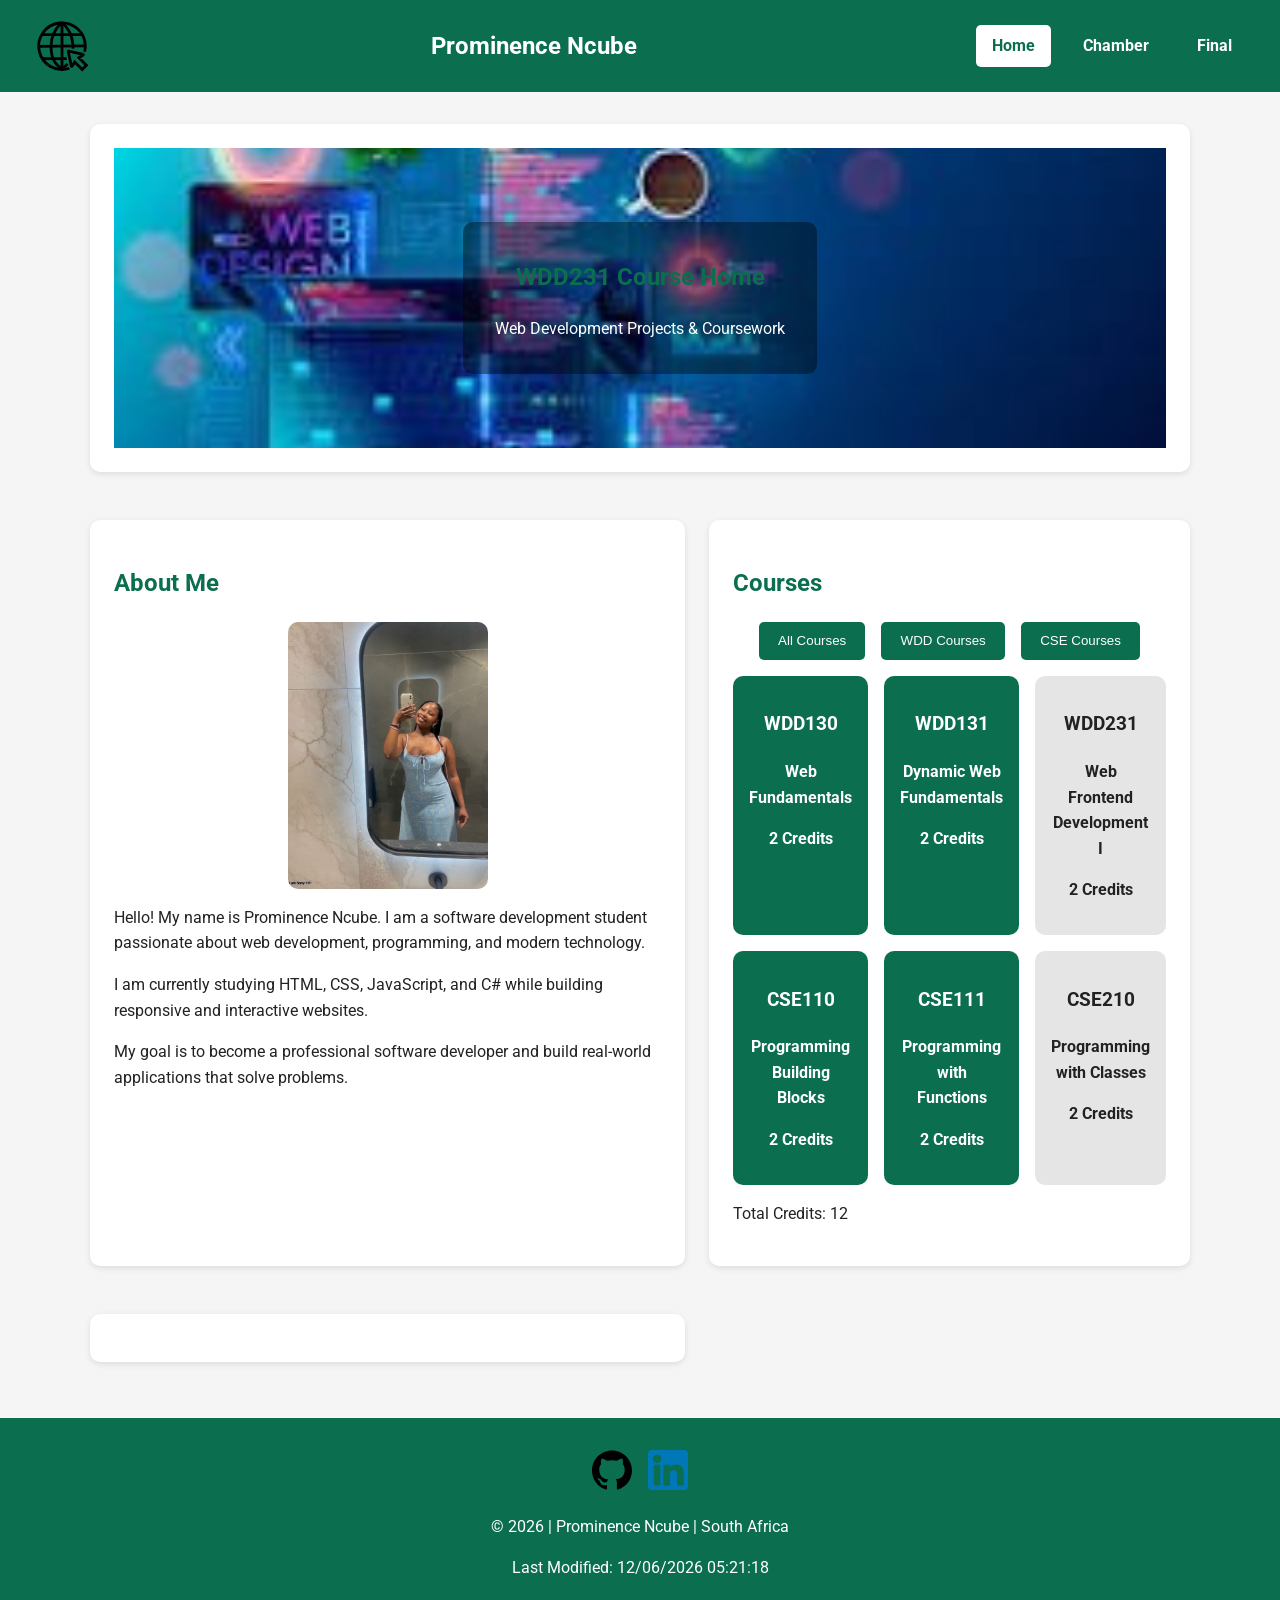
==== commit 27e61002: "homepage" ====
--- a/index.html
+++ b/index.html
@@ -110,19 +110,7 @@
     <!-- CERTIFICATE -->
     <section>
 
-        <h2>Certificate</h2>
-
-        <p>Software Development Certificate focused on:</p>
-
-        <ul>
-            <li>Responsive Web Design</li>
-            <li>JavaScript Programming</li>
-            <li>Software Development Fundamentals</li>
-            <li>Object-Oriented Programming</li>
-            <li>Frontend Web Development</li>
-        </ul>
-
-    </section>
+      
 
 </main>
 
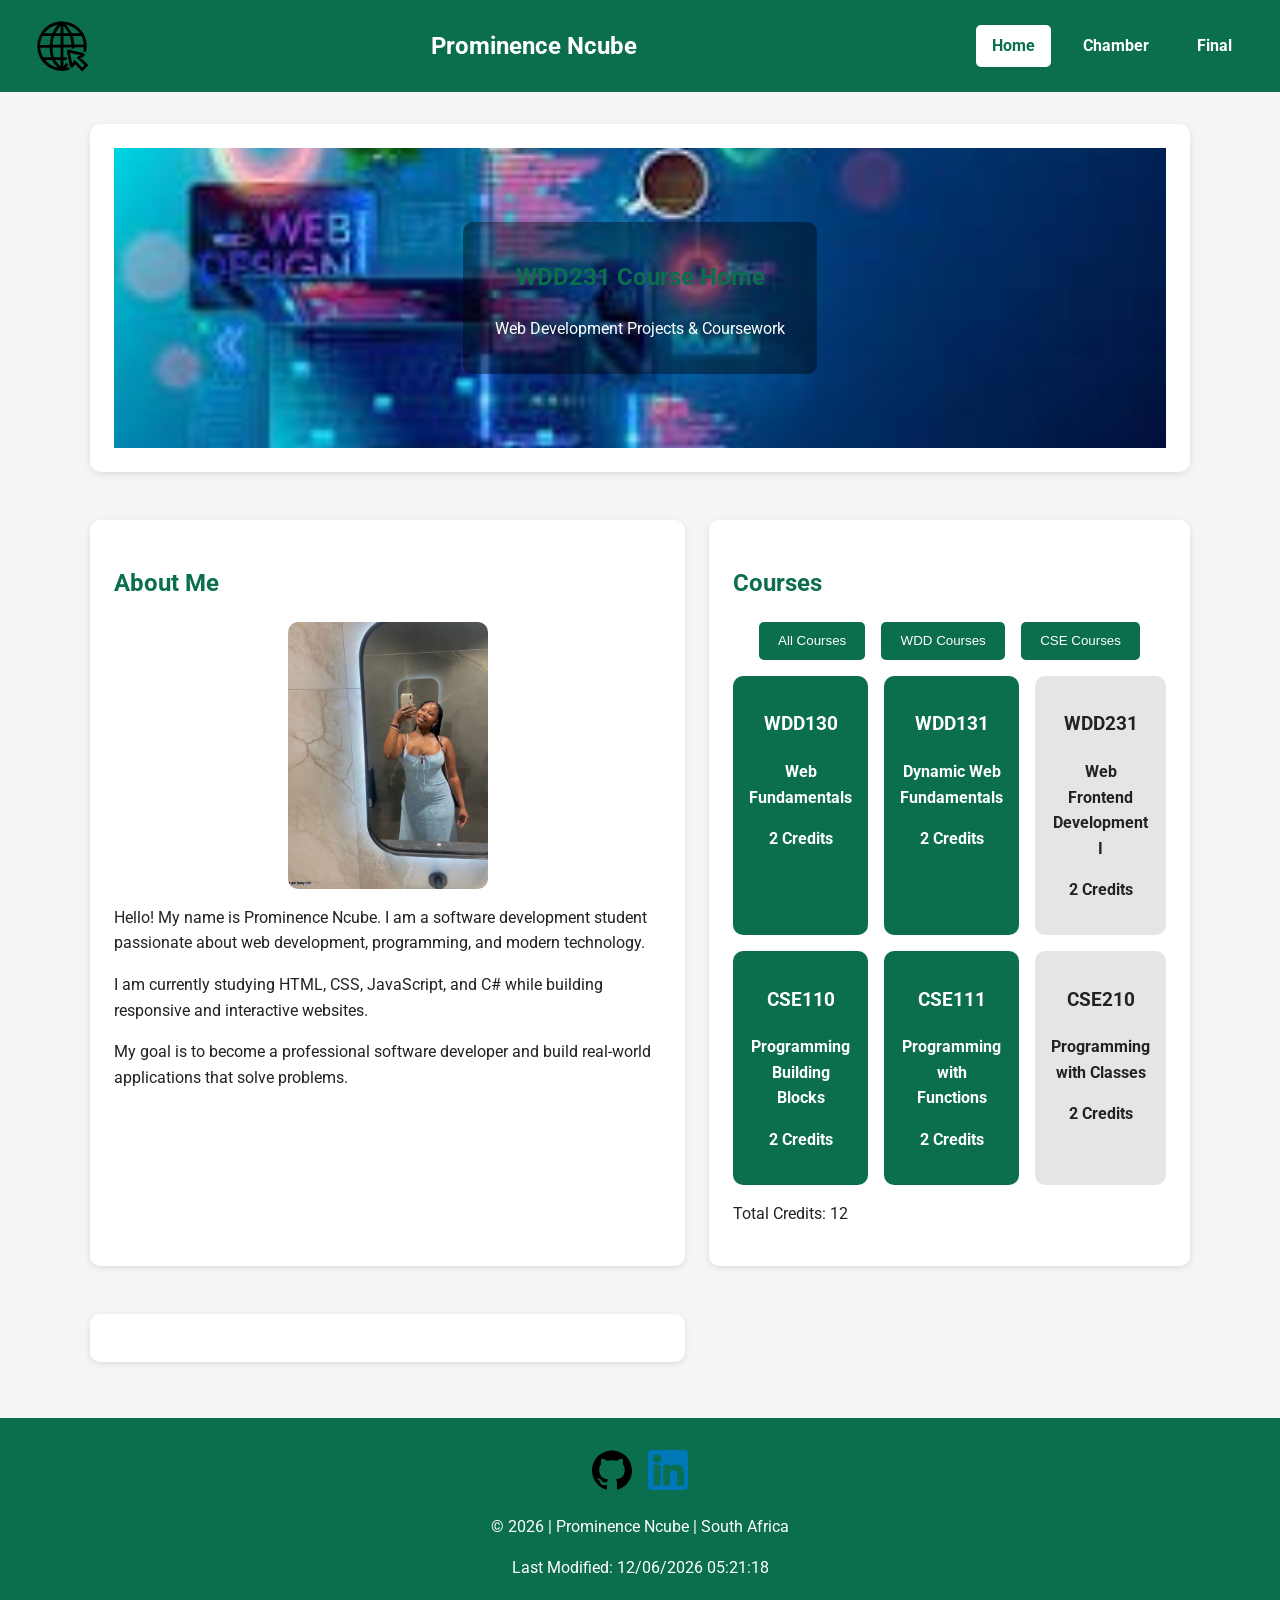
==== commit 37ac7190: "homepage" ====
--- a/index.html
+++ b/index.html
@@ -54,7 +54,7 @@
     <!-- HERO -->
     <section class="hero">
 
-        <img src="images/hero (2).jpg" alt="Web development banner">
+        <img src="images/hero.jpg" alt="Web development banner">
 
         <div class="hero-text">
             <h1>WDD231 Course Home</h1>
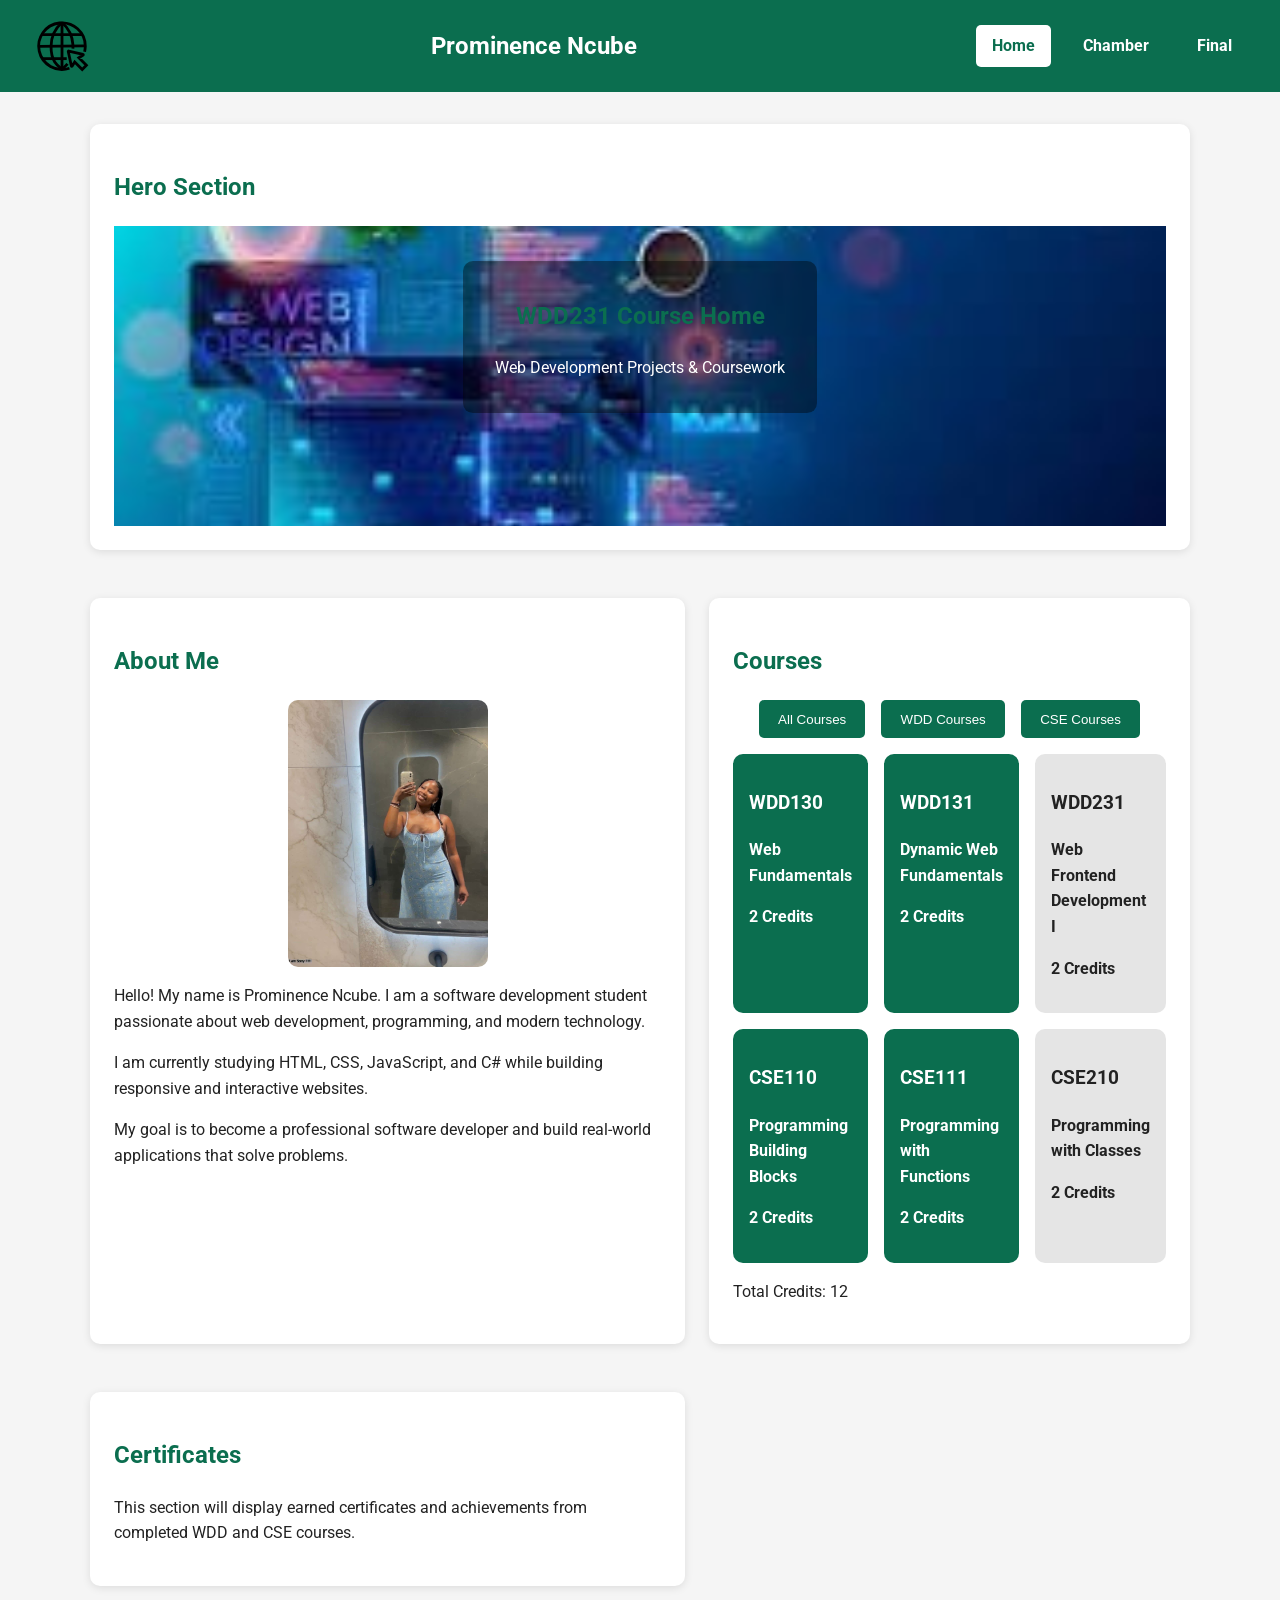
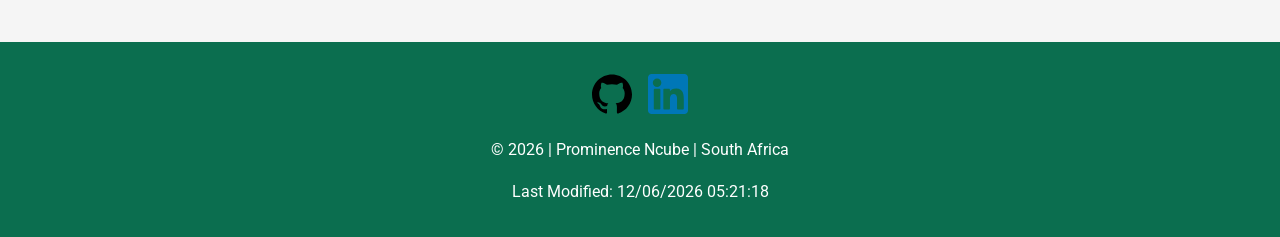
==== commit adaaf803: "homepage" ====
--- a/index.html
+++ b/index.html
@@ -39,11 +39,9 @@
 
     <nav>
         <ul class="navigation">
-
             <li><a href="index.html" class="active">Home</a></li>
             <li><a href="chamber/index.html">Chamber</a></li>
             <li><a href="final/index.html">Final</a></li>
-
         </ul>
     </nav>
 
@@ -53,6 +51,7 @@
 
     <!-- HERO -->
     <section class="hero">
+        <h2>Hero Section</h2>
 
         <img src="images/hero.jpg" alt="Web development banner">
 
@@ -60,12 +59,10 @@
             <h1>WDD231 Course Home</h1>
             <p>Web Development Projects & Coursework</p>
         </div>
-
     </section>
 
     <!-- ABOUT -->
     <section>
-
         <h2>About Me</h2>
 
         <img src="images/profile.jpg" alt="Prominence Ncube" class="profile-image">
@@ -84,12 +81,10 @@
             My goal is to become a professional software developer and build
             real-world applications that solve problems.
         </p>
-
     </section>
 
     <!-- COURSES -->
     <section>
-
         <h2>Courses</h2>
 
         <div class="buttons">
@@ -104,13 +99,17 @@
             Total Credits:
             <span id="credits"></span>
         </p>
-
     </section>
 
-    <!-- CERTIFICATE -->
+    <!-- CERTIFICATE SECTION (FIXED - was broken) -->
     <section>
+        <h2>Certificates</h2>
 
-      
+        <p>
+            This section will display earned certificates and achievements
+            from completed WDD and CSE courses.
+        </p>
+    </section>
 
 </main>
 
--- a/styles/small.css
+++ b/styles/small.css
@@ -7,9 +7,7 @@
     overflow-x: hidden;
 }
 
-/* =========================
-   HEADER (clean + modern)
-========================= */
+/* ========================= HEADER ========================= */
 header {
     background-color: #0b6e4f;
     color: white;
@@ -26,15 +24,12 @@
     font-weight: bold;
 }
 
-/* LOGO */
 .logo {
     width: 60px;
     height: auto;
 }
 
-/* =========================
-   NAVIGATION (clean dropdown style)
-========================= */
+/* ========================= NAVIGATION ========================= */
 .navigation {
     display: none;
     list-style: none;
@@ -46,10 +41,6 @@
     display: flex;
     flex-direction: column;
     gap: 0.5rem;
-}
-
-.navigation li {
-    margin: 0.5rem 0;
 }
 
 .navigation a {
@@ -69,7 +60,6 @@
     color: #0b6e4f;
 }
 
-/* HAMBURGER */
 #menu {
     font-size: 2rem;
     background: none;
@@ -78,16 +68,14 @@
     cursor: pointer;
 }
 
-/* =========================
-   MAIN LAYOUT (MATCHES REF SITE)
-========================= */
+/* ========================= MAIN ========================= */
 main {
     padding: 1rem;
     max-width: 1100px;
     margin: 0 auto;
 }
 
-/* HERO SECTION (NEW - IMPORTANT) */
+/* HERO */
 .hero {
     position: relative;
     margin-bottom: 1.5rem;
@@ -114,7 +102,7 @@
     border-radius: 10px;
 }
 
-/* SECTION CARDS (REFERENCE STYLE) */
+/* SECTION CARDS */
 section {
     background-color: white;
     padding: 1rem;
@@ -128,9 +116,7 @@
     color: #0b6e4f;
 }
 
-/* =========================
-   COURSE BUTTONS
-========================= */
+/* BUTTONS */
 .buttons {
     display: flex;
     gap: 1rem;
@@ -145,30 +131,24 @@
     color: white;
     border-radius: 5px;
     cursor: pointer;
-    transition: 0.3s;
 }
 
 .buttons button:hover {
     background-color: #09543d;
 }
 
-/* =========================
-   GRID (THIS IS KEY FOR REF LOOK)
-========================= */
+/* COURSES GRID */
 #courses {
     display: grid;
     grid-template-columns: repeat(auto-fit, minmax(200px, 1fr));
     gap: 1rem;
-    margin-top: 1rem;
 }
 
-/* COURSE CARDS */
 .course-card {
     padding: 1rem;
     border-radius: 10px;
     background-color: #e5e5e5;
     font-weight: bold;
-
     transition: transform 0.3s ease;
 }
 
@@ -181,23 +161,17 @@
     color: white;
 }
 
-/* =========================
-   ABOUT IMAGE
-========================= */
+/* PROFILE IMAGE */
 .profile-image {
     width: 200px;
     max-width: 100%;
     height: auto;
-
     display: block;
     margin: 1rem auto;
-
     border-radius: 10px;
 }
 
-/* =========================
-   SOCIAL ICONS
-========================= */
+/* SOCIAL */
 .social {
     display: flex;
     justify-content: center;
@@ -215,9 +189,7 @@
     transform: scale(1.1);
 }
 
-/* =========================
-   FOOTER
-========================= */
+/* FOOTER */
 footer {
     background-color: #0b6e4f;
     color: white;
--- a/styles/larger.css
+++ b/styles/larger.css
@@ -1,23 +1,5 @@
-body {
-    font-family: 'Roboto', sans-serif;
-    margin: 0;
-    background-color: #f5f5f5;
-    color: #222;
-    line-height: 1.6;
-}
-
-/* =========================
-   HEADER (DESKTOP STYLE)
-========================= */
-
 header {
-    background-color: #0b6e4f;
-    color: white;
     padding: 1rem 2rem;
-
-    display: flex;
-    align-items: center;
-    justify-content: space-between;
 }
 
 /* hide hamburger on large screens */
@@ -25,14 +7,7 @@
     display: none;
 }
 
-/* =========================
-   NAVIGATION (HORIZONTAL BAR)
-========================= */
-
-nav {
-    width: auto;
-}
-
+/* NAVIGATION (desktop horizontal) */
 .navigation {
     display: flex !important;
     flex-direction: row;
@@ -57,10 +32,7 @@
     background-color: rgba(255, 255, 255, 0.2);
 }
 
-/* =========================
-   MAIN LAYOUT (REFERENCE STYLE)
-========================= */
-
+/* MAIN GRID LAYOUT */
 main {
     max-width: 1100px;
     margin: 0 auto;
@@ -71,121 +43,22 @@
     gap: 1.5rem;
 }
 
-/* make sections look like cards still */
-section {
-    background-color: white;
-    padding: 1.5rem;
-    border-radius: 10px;
-    box-shadow: 0 2px 6px rgba(0,0,0,0.1);
-}
-
-/* HERO (if you have it) */
+/* HERO spans full width */
 .hero {
     grid-column: 1 / -1;
 }
 
-/* =========================
-   COURSE GRID (IMPROVED)
-========================= */
-
+/* COURSE GRID desktop */
 #courses {
-    display: grid;
     grid-template-columns: repeat(3, 1fr);
-    gap: 1rem;
 }
 
-.course-card {
-    background-color: #e5e5e5;
-    padding: 1rem;
-    border-radius: 10px;
-    text-align: center;
-    font-weight: bold;
-
-    transition: transform 0.3s ease;
+/* SECTION CARD (desktop spacing) */
+section {
+    padding: 1.5rem;
 }
 
-.course-card:hover {
-    transform: scale(1.05);
-}
-
-.completed {
-    background-color: #0b6e4f;
-    color: white;
-}
-
-/* =========================
-   ABOUT IMAGE
-========================= */
-
-.profile-image {
-    width: 200px;
-    height: auto;
-    display: block;
-    margin: 1rem auto;
-    border-radius: 10px;
-}
-
-/* =========================
-   BUTTONS (CENTERED)
-========================= */
-
+/* BUTTON CENTERING */
 .buttons {
-    display: flex;
     justify-content: center;
-    gap: 1rem;
-    margin-bottom: 1rem;
-}
-
-.buttons button {
-    padding: 0.7rem 1.2rem;
-    border: none;
-    background-color: #0b6e4f;
-    color: white;
-    border-radius: 5px;
-    cursor: pointer;
-}
-
-.buttons button:hover {
-    background-color: #09543d;
-}
-
-/* =========================
-   SOCIAL
-========================= */
-
-.social {
-    display: flex;
-    justify-content: center;
-    gap: 1rem;
-    margin: 1rem 0;
-}
-
-.social img {
-    width: 40px;
-    height: 40px;
-    transition: transform 0.3s ease;
-}
-
-.social img:hover {
-    transform: scale(1.1);
-}
-
-/* =========================
-   FOOTER
-========================= */
-
-footer {
-    background-color: #0b6e4f;
-    color: white;
-    text-align: center;
-    padding: 1rem;
-}
-
-footer a {
-    color: white;
-    text-decoration: none;
-}
-
-footer a:hover {
-    text-decoration: underline;
 }
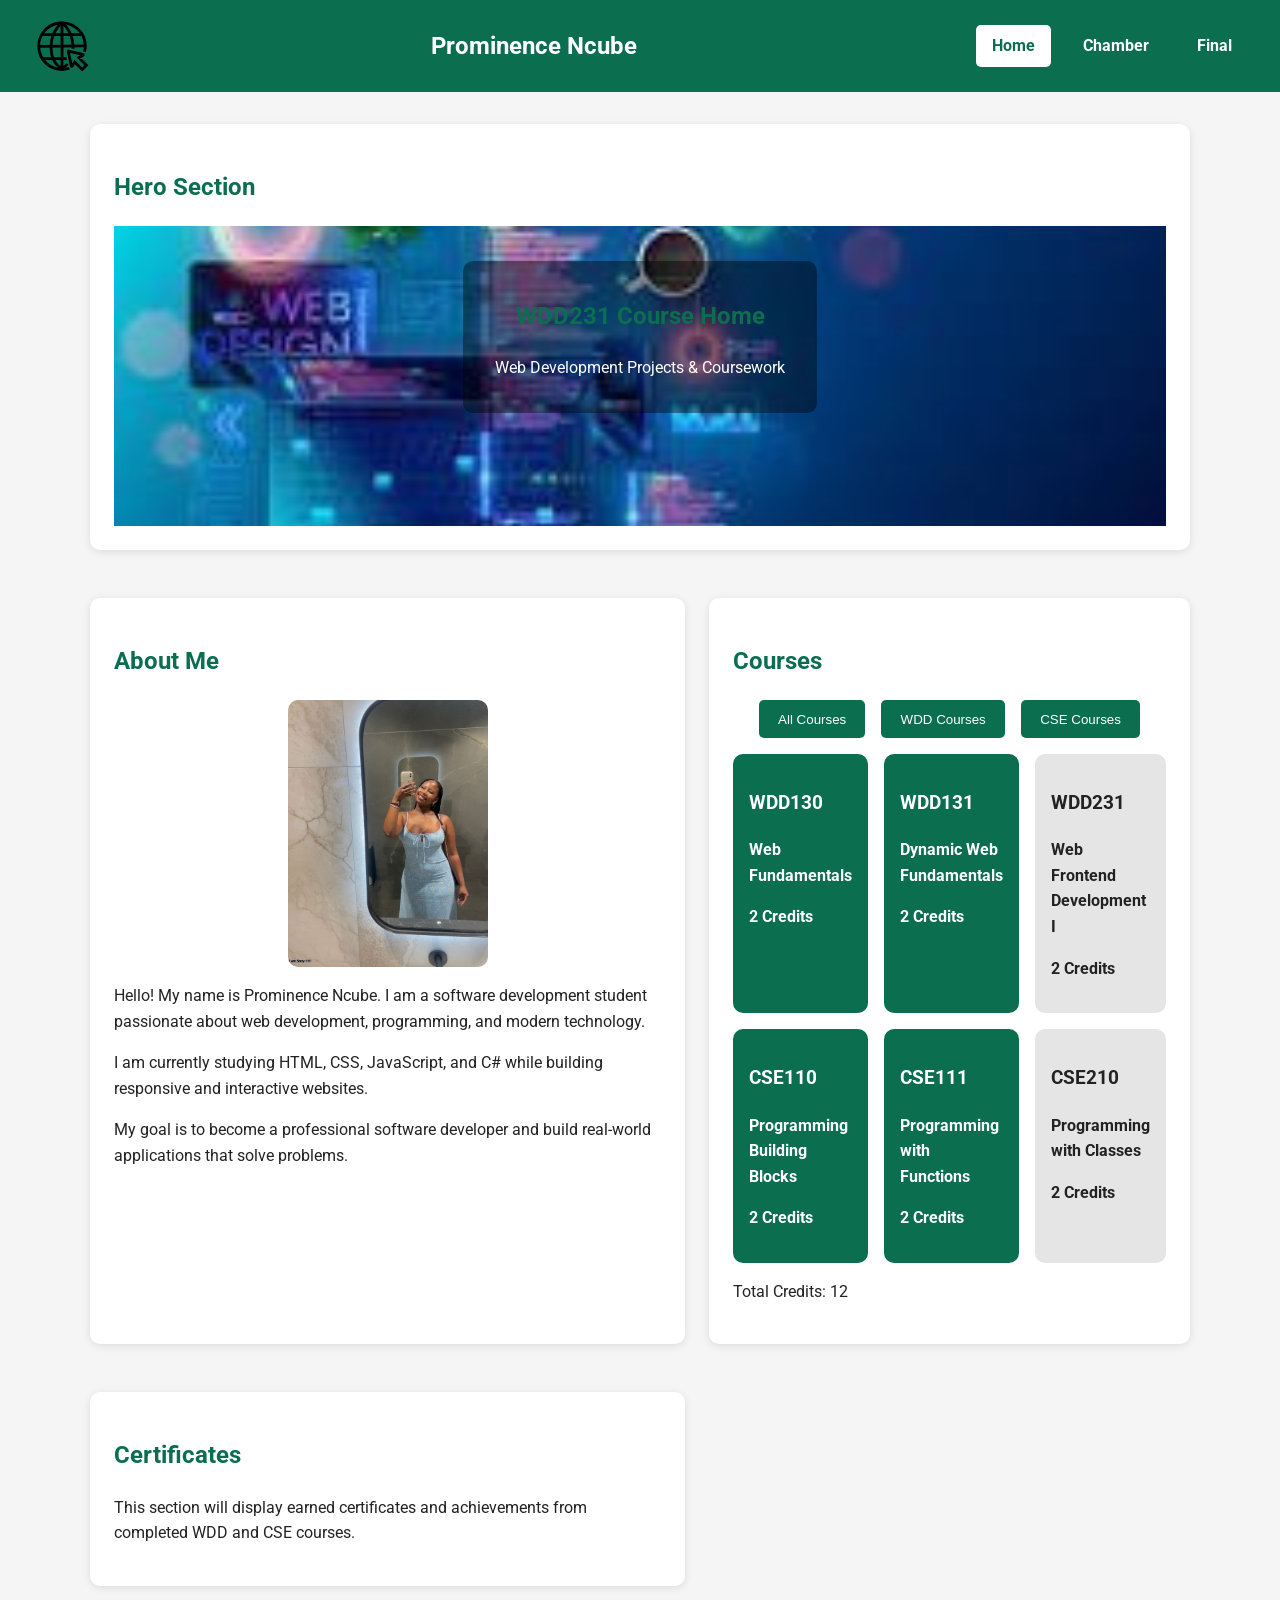
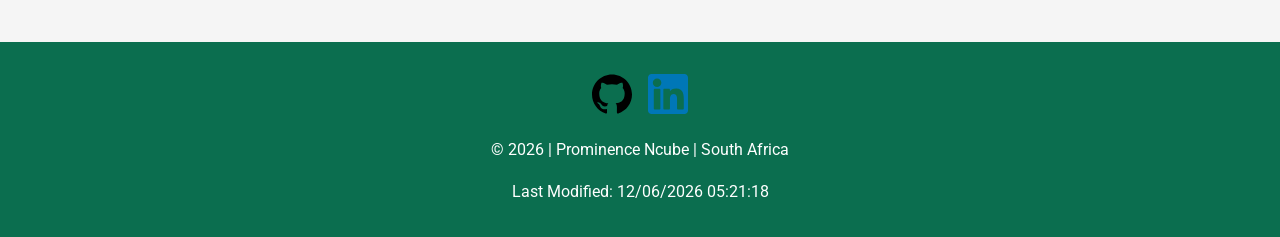
==== commit d945ecc0: "img" ====
--- a/index.html
+++ b/index.html
@@ -1,12 +1,14 @@
 <!DOCTYPE html>
 <html lang="en">
+
 <head>
     <meta charset="UTF-8">
     <meta name="viewport" content="width=device-width, initial-scale=1.0">
 
     <title>WDD231 Home | Prominence Ncube</title>
 
-    <meta name="description" content="WDD231 course home page for Prominence Ncube showcasing web development projects, certificates, and coursework.">
+    <meta name="description"
+        content="WDD231 course home page for Prominence Ncube showcasing web development projects, certificates, and coursework.">
     <meta name="author" content="Prominence Ncube">
 
     <!-- Google Fonts -->
@@ -27,113 +29,114 @@
 
 <body>
 
-<header>
+    <header>
 
-    <img src="images/website-click.svg" alt="Site Logo" class="logo">
+        <img src="images/website-click.svg" alt="Site Logo" class="logo">
 
-    <span>Prominence Ncube</span>
+        <span>Prominence Ncube</span>
 
-    <button id="menu" aria-label="Menu Button">
-        &#9776;
-    </button>
+        <button id="menu" aria-label="Menu Button">
+            &#9776;
+        </button>
 
-    <nav>
-        <ul class="navigation">
-            <li><a href="index.html" class="active">Home</a></li>
-            <li><a href="chamber/index.html">Chamber</a></li>
-            <li><a href="final/index.html">Final</a></li>
-        </ul>
-    </nav>
+        <nav>
+            <ul class="navigation">
+                <li><a href="index.html" class="active">Home</a></li>
+                <li><a href="chamber/index.html">Chamber</a></li>
+                <li><a href="final/index.html">Final</a></li>
+            </ul>
+        </nav>
 
-</header>
+    </header>
 
-<main>
+    <main>
 
-    <!-- HERO -->
-    <section class="hero">
-        <h2>Hero Section</h2>
+        <!-- HERO -->
+        <section class="hero">
+            <h2>Hero Section</h2>
 
-        <img src="images/hero.jpg" alt="Web development banner">
+            <img src="images/hero.jpg" alt="Web development banner">
 
-        <div class="hero-text">
-            <h1>WDD231 Course Home</h1>
-            <p>Web Development Projects & Coursework</p>
+            <div class="hero-text">
+                <h1>WDD231 Course Home</h1>
+                <p>Web Development Projects & Coursework</p>
+            </div>
+        </section>
+
+        <!-- ABOUT -->
+        <section>
+            <h2>About Me</h2>
+
+            <img src="images/profile.jpg" alt="Prominence Ncube" class="profile-image">
+
+            <p>
+                Hello! My name is Prominence Ncube. I am a software development
+                student passionate about web development, programming, and modern technology.
+            </p>
+
+            <p>
+                I am currently studying HTML, CSS, JavaScript, and C# while building
+                responsive and interactive websites.
+            </p>
+
+            <p>
+                My goal is to become a professional software developer and build
+                real-world applications that solve problems.
+            </p>
+        </section>
+
+        <!-- COURSES -->
+        <section>
+            <h2>Courses</h2>
+
+            <div class="buttons">
+                <button id="all">All Courses</button>
+                <button id="wdd">WDD Courses</button>
+                <button id="cse">CSE Courses</button>
+            </div>
+
+            <div id="courses"></div>
+
+            <p>
+                Total Credits:
+                <span id="credits"></span>
+            </p>
+        </section>
+
+        <!-- CERTIFICATE SECTION (FIXED - was broken) -->
+        <section>
+            <h2>Certificates</h2>
+
+            <p>
+                This section will display earned certificates and achievements
+                from completed WDD and CSE courses.
+            </p>
+        </section>
+
+    </main>
+
+    <footer>
+
+        <div class="social">
+
+            <a href="https://github.com/" target="_blank">
+                <img src="images/github.svg" alt="GitHub Icon">
+            </a>
+
+            <a href="https://linkedin.com/" target="_blank">
+                <img src="images/linkedin-svgrepo-com.svg" alt="LinkedIn Icon">
+            </a>
+
         </div>
-    </section>
-
-    <!-- ABOUT -->
-    <section>
-        <h2>About Me</h2>
-
-        <img src="images/profile.jpg" alt="Prominence Ncube" class="profile-image">
 
         <p>
-            Hello! My name is Prominence Ncube. I am a software development
-            student passionate about web development, programming, and modern technology.
+            &copy; <span id="currentyear"></span> | Prominence Ncube | South Africa
         </p>
 
-        <p>
-            I am currently studying HTML, CSS, JavaScript, and C# while building
-            responsive and interactive websites.
-        </p>
+        <p id="lastModified"></p>
 
-        <p>
-            My goal is to become a professional software developer and build
-            real-world applications that solve problems.
-        </p>
-    </section>
-
-    <!-- COURSES -->
-    <section>
-        <h2>Courses</h2>
-
-        <div class="buttons">
-            <button id="all">All Courses</button>
-            <button id="wdd">WDD Courses</button>
-            <button id="cse">CSE Courses</button>
-        </div>
-
-        <div id="courses"></div>
-
-        <p>
-            Total Credits:
-            <span id="credits"></span>
-        </p>
-    </section>
-
-    <!-- CERTIFICATE SECTION (FIXED - was broken) -->
-    <section>
-        <h2>Certificates</h2>
-
-        <p>
-            This section will display earned certificates and achievements
-            from completed WDD and CSE courses.
-        </p>
-    </section>
-
-</main>
-
-<footer>
-
-    <div class="social">
-
-        <a href="https://github.com/" target="_blank">
-            <img src="images/github.svg" alt="GitHub Icon">
-        </a>
-
-        <a href="https://linkedin.com/" target="_blank">
-            <img src="images/linkedin-svgrepo-com.svg" alt="LinkedIn Icon">
-        </a>
-
-    </div>
-
-    <p>
-        &copy; <span id="currentyear"></span> | Prominence Ncube | South Africa
-    </p>
-
-    <p id="lastModified"></p>
-
-</footer>
+    </footer>
 
 </body>
+
 </html>
--- a/styles/small.css
+++ b/styles/small.css
@@ -52,7 +52,7 @@
 }
 
 .navigation a:hover {
-    background-color: rgba(255,255,255,0.2);
+    background-color: rgba(255, 255, 255, 0.2);
 }
 
 .navigation a.active {
@@ -97,7 +97,7 @@
     transform: translate(-50%, -50%);
     color: white;
     text-align: center;
-    background-color: rgba(0,0,0,0.4);
+    background-color: rgba(0, 0, 0, 0.4);
     padding: 1rem 2rem;
     border-radius: 10px;
 }
@@ -108,11 +108,12 @@
     padding: 1rem;
     margin-bottom: 1.5rem;
     border-radius: 10px;
-    box-shadow: 0 2px 8px rgba(0,0,0,0.1);
+    box-shadow: 0 2px 8px rgba(0, 0, 0, 0.1);
 }
 
 /* HEADINGS */
-h1, h2 {
+h1,
+h2 {
     color: #0b6e4f;
 }
 
